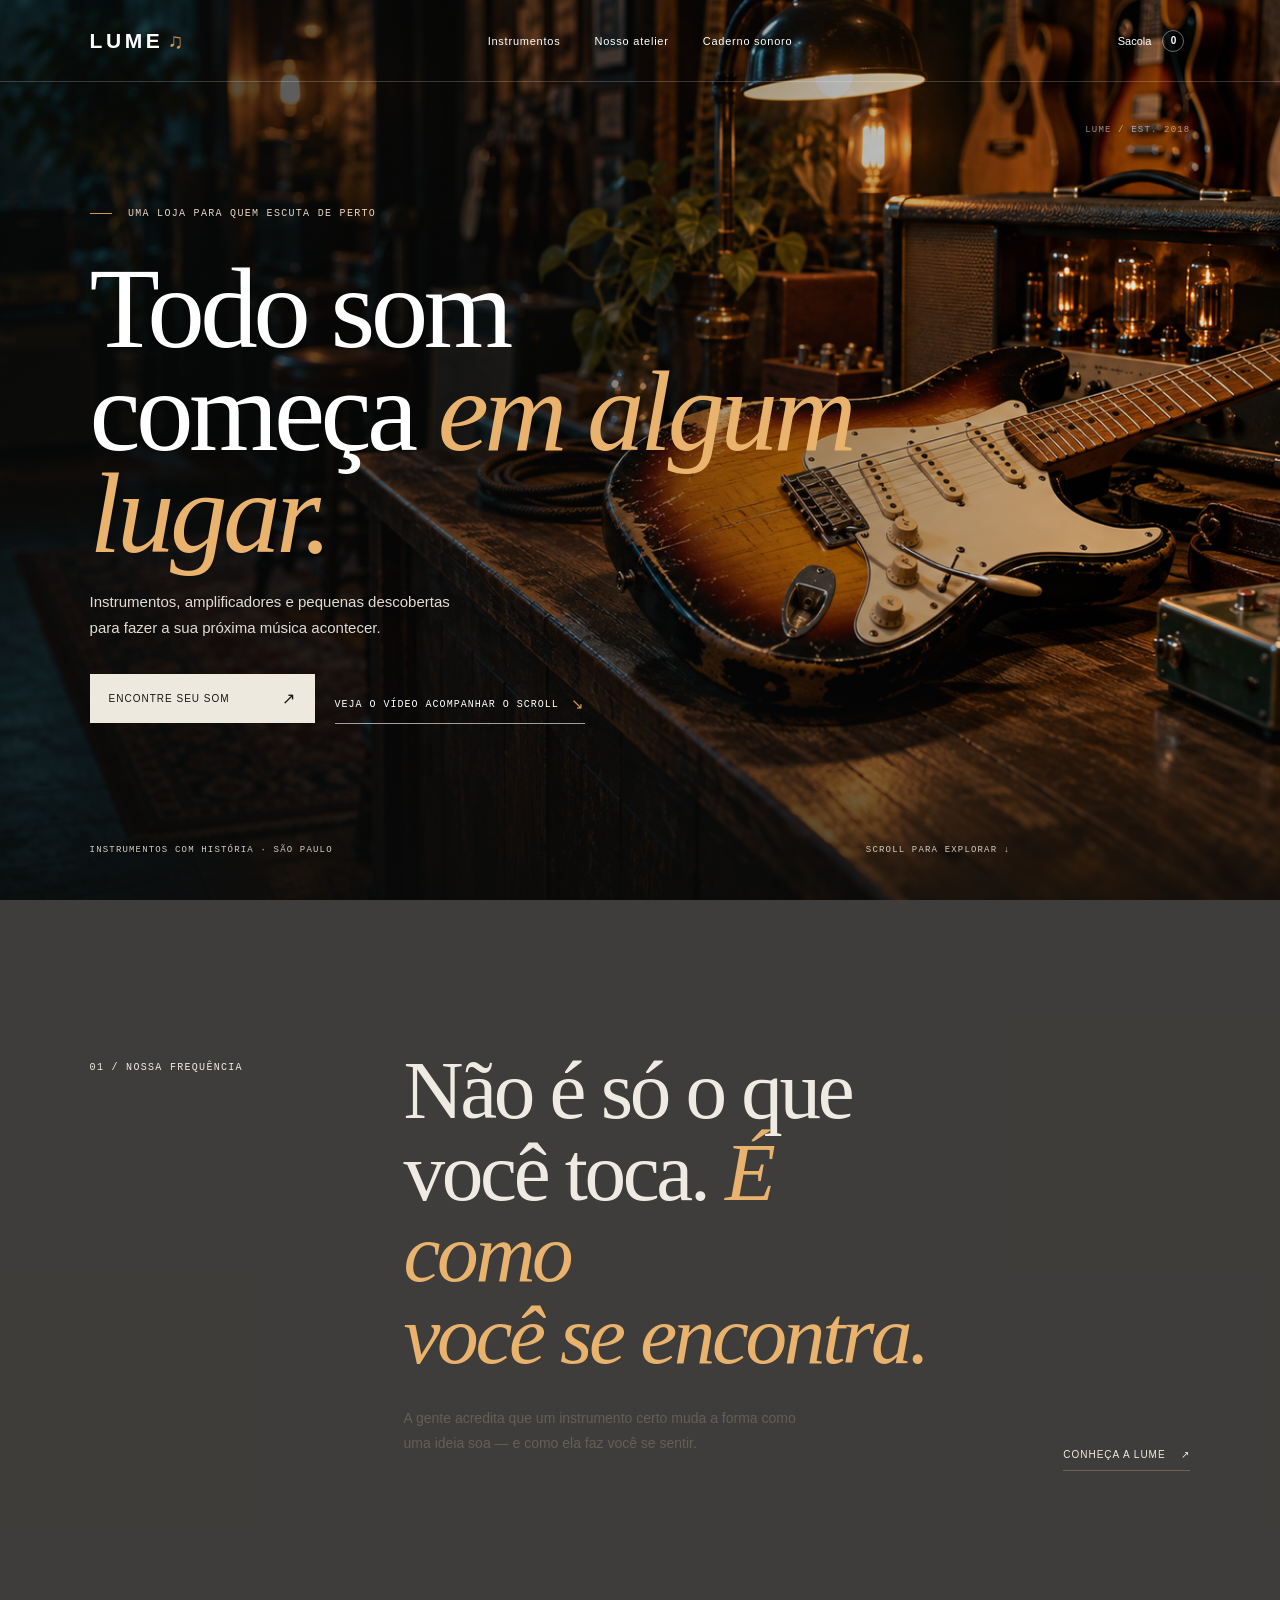
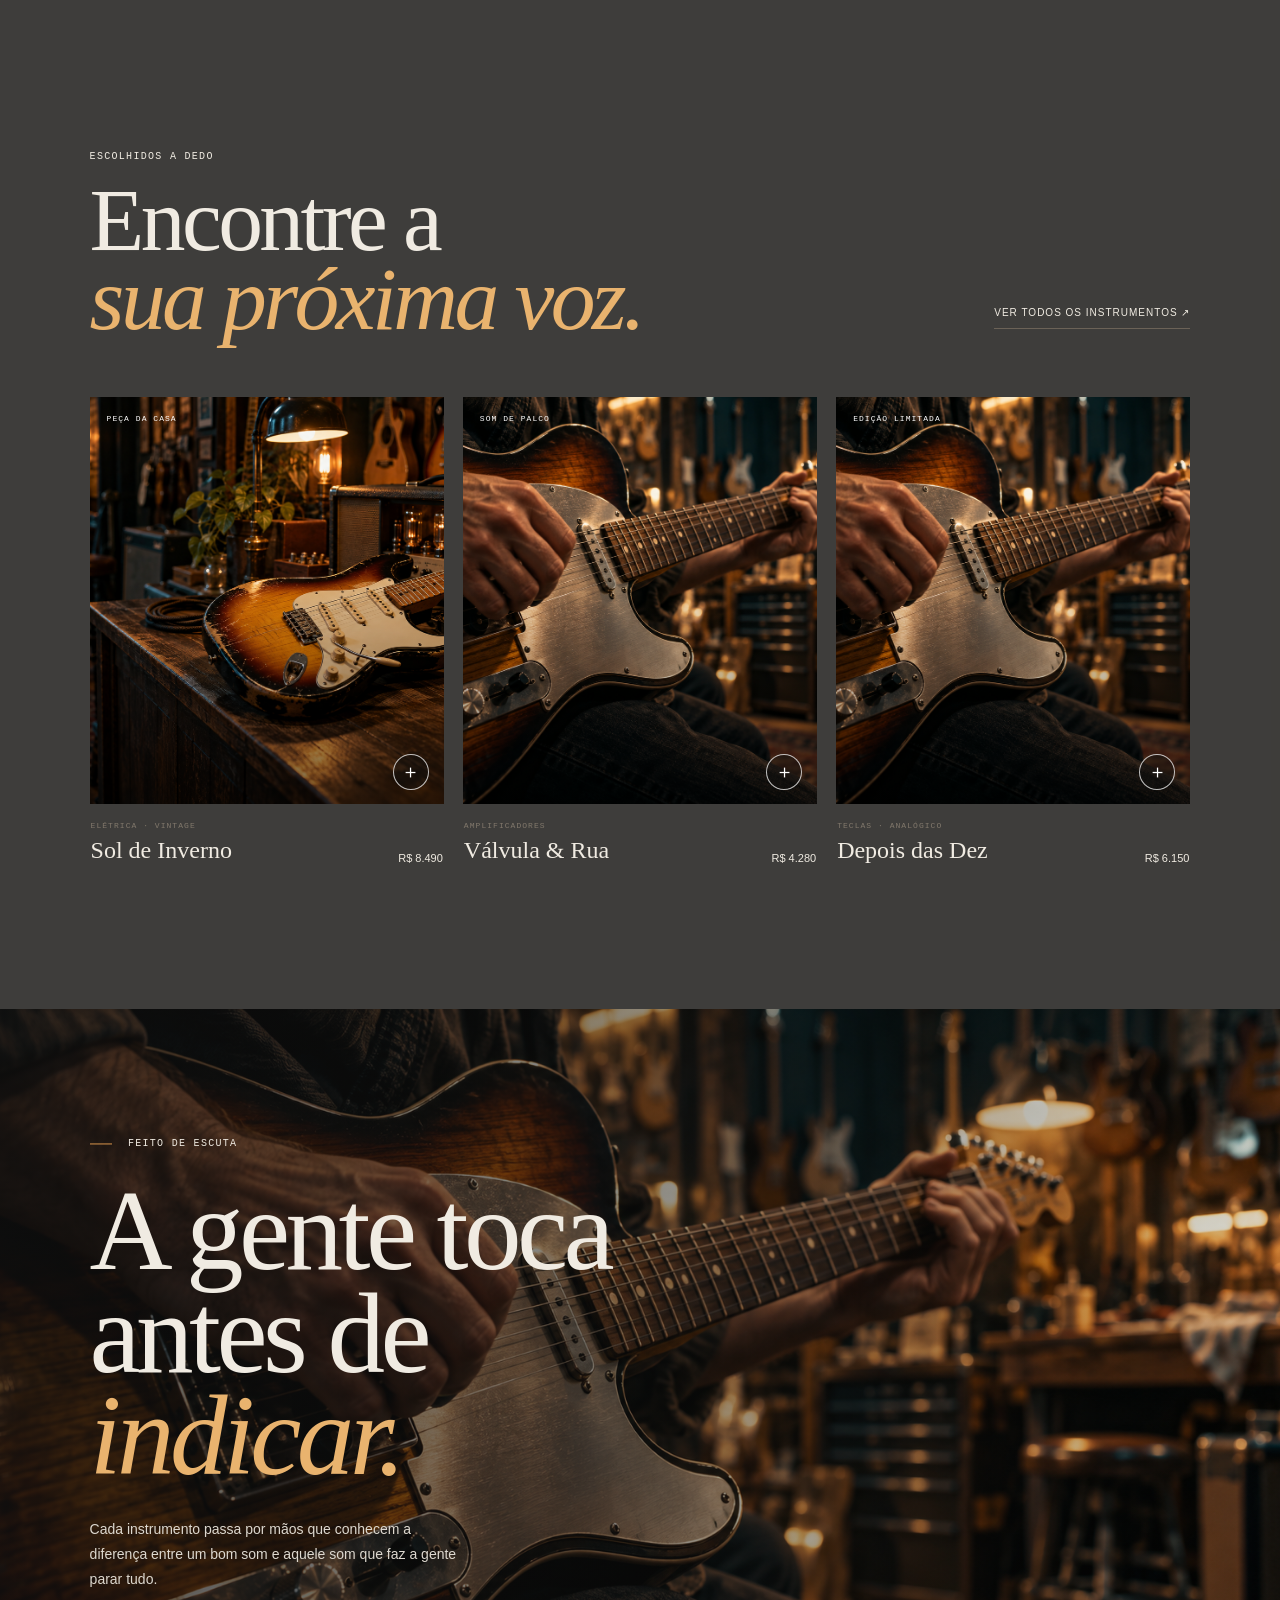
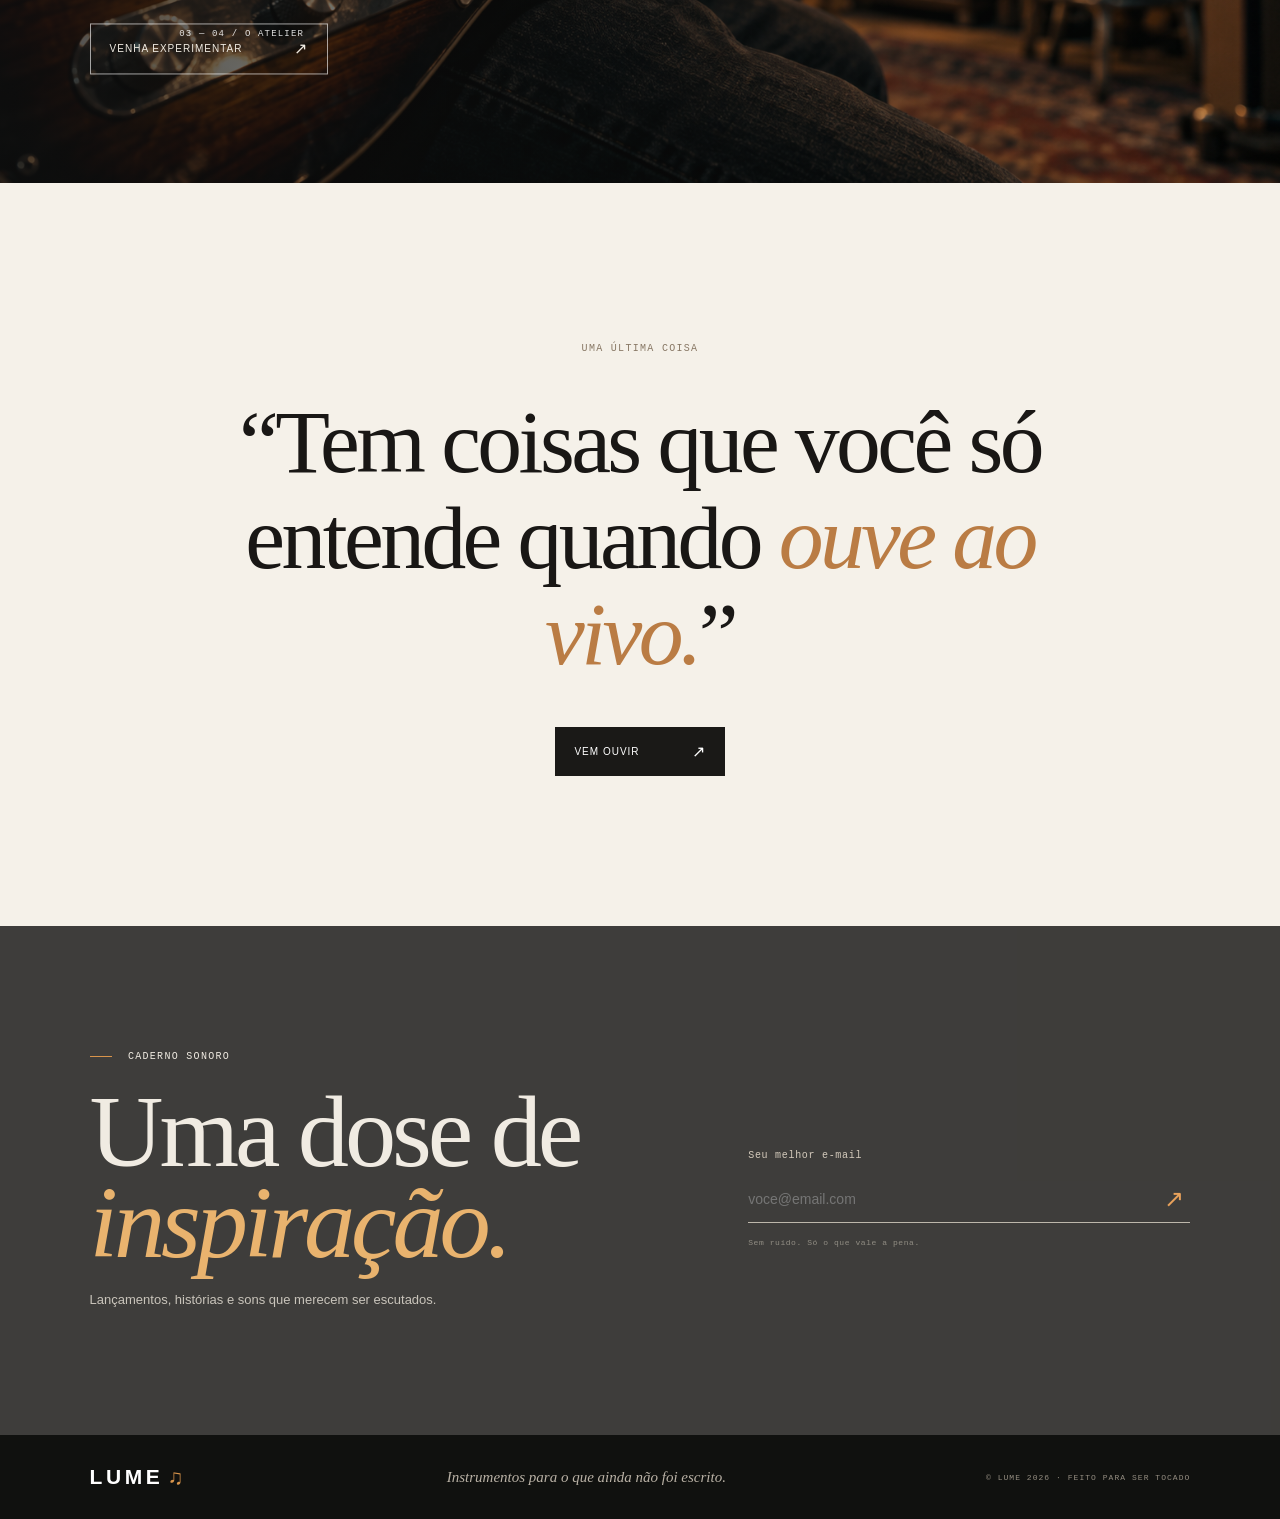
==== index.html @ 41ac53ac "Add lume-music video scroll prototype" ====
<!doctype html>
<html lang="pt-BR">
<head>
  <meta charset="utf-8" />
  <meta name="viewport" content="width=device-width, initial-scale=1" />
  <meta name="theme-color" content="#11100f" />
  <meta name="description" content="Lume — instrumentos escolhidos para acompanhar sua próxima ideia." />
  <title>Lume — instrumentos que acendem ideias</title>
  
  
  <link  rel="stylesheet" />
  <link rel="stylesheet" href="styles.css" />
</head>
<body>
  <header class="topbar"><a class="brand" href="#top">LUME<span>♫</span></a><nav><a href="#instrumentos">Instrumentos</a><a href="#atelier">Nosso atelier</a><a href="#newsletter">Caderno sonoro</a></nav><button class="bag" aria-label="Sacola de compras">Sacola <b>0</b></button></header>
  <main id="top">
    <section class="hero fixed-mode" id="hero">
      <div class="hero-media" aria-hidden="true">
        <div class="media-scene scene-one"></div>
        <div class="media-grain"></div><div class="media-shade"></div>
      </div>
      <div class="hero-inner"><p class="eyebrow"><i></i> Uma loja para quem escuta de perto</p><h1>Todo som<br />começa <em>em algum lugar.</em></h1><p class="hero-intro">Instrumentos, amplificadores e pequenas descobertas para fazer a sua próxima música acontecer.</p><a class="button button-light" href="#instrumentos">Encontre seu som <span>↗</span></a><a class="video-mode-link" href="scroll.html">Veja o vídeo acompanhar o scroll <span>↘</span></a>
        <div class="hero-bottom"><span>INSTRUMENTOS COM HISTÓRIA · SÃO PAULO</span><span>SCROLL PARA EXPLORAR ↓</span></div>
      </div><span class="visual-tag">LUME / EST. 2018</span>
    </section>
    <section class="manifesto paper fixed-copy" data-chapter="01"><div class="section-no">01 / NOSSA FREQUÊNCIA</div><div><h2>Não é só o que<br />você toca. <em>É como<br />você se encontra.</em></h2><p>A gente acredita que um instrumento certo muda a forma como uma ideia soa — e como ela faz você se sentir.</p></div><a class="text-link" href="#atelier">Conheça a Lume <span>↗</span></a></section>
    <section class="catalog paper fixed-copy" id="instrumentos" data-chapter="02"><div class="catalog-head"><div><p class="eyebrow dark">ESCOLHIDOS A DEDO</p><h2>Encontre a<br /><em>sua próxima voz.</em></h2></div><a class="text-link" href="#newsletter">Ver todos os instrumentos ↗</a></div><div class="product-grid">
      <article class="product"><div class="product-img product-guitar"><img src="hero-still.png" alt="Guitarra elétrica em destaque na loja Lume" /><span class="chip">PEÇA DA CASA</span><button class="add" aria-label="Adicionar guitarra à sacola">＋</button></div><div class="product-meta"><div><p>ELÉTRICA · VINTAGE</p><h3>Sol de Inverno</h3></div><span>R$ 8.490</span></div></article>
      <article class="product"><div class="product-img product-stage"><img src="stage-detail.png" alt="Instrumentos preparados para uma apresentação" /><span class="chip">SOM DE PALCO</span><button class="add" aria-label="Adicionar amplificador à sacola">＋</button></div><div class="product-meta"><div><p>AMPLIFICADORES</p><h3>Válvula &amp; Rua</h3></div><span>R$ 4.280</span></div></article>
      <article class="product"><div class="product-img product-studio"><img src="studio-still.png" alt="Estúdio intimista com instrumentos Lume" /><span class="chip">EDIÇÃO LIMITADA</span><button class="add" aria-label="Adicionar sintetizador à sacola">＋</button></div><div class="product-meta"><div><p>TECLAS · ANALÓGICO</p><h3>Depois das Dez</h3></div><span>R$ 6.150</span></div></article>
    </div></section>
    <section class="story fixed-copy" id="atelier" data-chapter="03"><div class="story-image"></div><div class="story-copy"><p class="eyebrow"><i></i> FEITO DE ESCUTA</p><h2>A gente toca<br />antes de <em>indicar.</em></h2><p>Cada instrumento passa por mãos que conhecem a diferença entre um bom som e aquele som que faz a gente parar tudo.</p><a class="button button-outline" href="#newsletter">Venha experimentar <span>↗</span></a><span class="story-count">03 — 04 / O ATELIER</span></div></section>
    <section class="quote paper"><p class="eyebrow dark">UMA ÚLTIMA COISA</p><blockquote>“Tem coisas que você só entende quando <em>ouve ao vivo.</em>”</blockquote><a class="button button-dark" href="#instrumentos">Vem ouvir <span>↗</span></a></section>
    <section class="newsletter fixed-copy" id="newsletter" data-chapter="04"><div><p class="eyebrow"><i></i> CADERNO SONORO</p><h2>Uma dose de<br /><em>inspiração.</em></h2><p>Lançamentos, histórias e sons que merecem ser escutados.</p></div><form><label for="email">Seu melhor e-mail</label><div class="email-row"><input type="email" id="email" placeholder="voce@email.com" required /><button aria-label="Assinar newsletter">↗</button></div><small>Sem ruído. Só o que vale a pena.</small></form></section>
  </main>
  <footer><a class="brand" href="#top">LUME<span>♫</span></a><span>Instrumentos para o que ainda não foi escrito.</span><span>© LUME 2026 · FEITO PARA SER TOCADO</span></footer>
  <script src="app.js"></script>
</body></html>
---- styles.css ----
:root{--ink:#191715;--cream:#eee9df;--paper:#f5f1e9;--muted:#a49a8c;--amber:#d8944b;--teal:#2a5356;--gutter:clamp(22px,7vw,108px)}*{box-sizing:border-box}html{scroll-behavior:smooth}body{margin:0;background:var(--paper);color:var(--ink);font-family:'DM Sans',sans-serif}a{color:inherit;text-decoration:none}.topbar{height:82px;padding:0 var(--gutter);display:grid;grid-template-columns:1fr 1fr 1fr;align-items:center;position:absolute;z-index:10;top:0;left:0;right:0;color:#fff;border-bottom:1px solid #ffffff32}.brand{font-size:21px;letter-spacing:.17em;font-weight:600}.brand span{color:var(--amber);margin-left:4px}.topbar nav{display:flex;gap:34px;justify-content:center;font-size:11px;letter-spacing:.07em}.bag{justify-self:end;background:none;border:0;color:#fff;font:inherit;font-size:11px}.bag b{display:inline-grid;place-items:center;border:1px solid #ffffff66;border-radius:50%;width:22px;height:22px;margin-left:8px;font-size:10px}.hero{height:100svh;min-height:680px;position:relative;overflow:hidden;background:#151514;color:#fff}.hero-media,.media-scene,.media-shade,.media-grain{position:absolute;inset:0}.media-scene{background-position:center;background-size:cover;transform:scale(1.035)}.scene-one{background-image:url("hero-still.png")}.media-shade{background:linear-gradient(90deg,#080a0ac9 0%,#0a0a0a88 40%,#0a0a0a18 85%),linear-gradient(0deg,#090b0bb0,transparent 30%)}.media-grain{opacity:.1;background-image:url("data:image/svg+xml,%3Csvg viewBox='0 0 180 180' xmlns='http://www.w3.org/2000/svg'%3E%3Cfilter id='n'%3E%3CfeTurbulence type='fractalNoise' baseFrequency='.92' numOctaves='3' stitchTiles='stitch'/%3E%3C/filter%3E%3Crect width='100%25' height='100%25' filter='url(%23n)' opacity='.26'/%3E%3C/svg%3E");mix-blend-mode:soft-light;pointer-events:none}.hero-inner{position:relative;z-index:2;padding:clamp(150px,22vh,220px) var(--gutter) 0;max-width:1100px}.eyebrow,.section-no,.chip,.product-meta>div>p,.hero-bottom,.visual-tag,.story-count,footer>span:last-child{font:10px 'DM Mono',monospace;letter-spacing:.13em;text-transform:uppercase}.eyebrow{color:#e5d4bf}.eyebrow i{display:inline-block;width:22px;height:1px;background:var(--amber);vertical-align:middle;margin-right:9px}.hero h1,.catalog h2,.story h2,.newsletter h2{font-family:'Playfair Display',serif;font-size:clamp(64px,9vw,132px);font-weight:500;line-height:.89;letter-spacing:-.04em;margin:38px 0 24px}.hero h1 em,.catalog h2 em,.story h2 em,.newsletter h2 em,blockquote em{color:#e9b36e;font-weight:500}.hero-intro{max-width:380px;color:#e0dcd5;font-size:15px;line-height:1.75;margin:0 0 30px}.button{display:inline-flex;align-items:center;gap:52px;padding:15px 19px;text-transform:uppercase;letter-spacing:.1em;font-size:10px;min-height:48px}.button-light{background:var(--cream);color:#171613}.button-light span,.button-outline span,.button-dark span{font-size:16px}.hero-bottom{position:absolute;top:calc(100svh - 55px);left:var(--gutter);right:var(--gutter);display:flex;justify-content:space-between;color:#d2ccc2;font-size:9px}.visual-tag{position:absolute;right:var(--gutter);top:125px;z-index:2;color:#fff8;font-size:9px}.paper{background:var(--paper)}.manifesto{padding:150px var(--gutter);display:grid;grid-template-columns:1fr 2.1fr .7fr;gap:4vw;align-items:start}.section-no{padding-top:12px;color:#827a70}.manifesto h2{font:500 clamp(43px,6.5vw,92px)/.98 'Playfair Display',serif;letter-spacing:-.04em;margin:0}.manifesto h2 em{color:#bb7940;font-weight:500}.manifesto div:nth-child(2)>p{max-width:400px;font-size:14px;line-height:1.8;color:#635e57;margin-top:30px}.text-link{align-self:end;justify-self:end;border-bottom:1px solid #6b6257;padding:10px 0;font-size:10px;text-transform:uppercase;letter-spacing:.1em;white-space:nowrap}.text-link span{margin-left:12px}.catalog{padding:120px var(--gutter) 145px}.catalog-head{display:flex;align-items:end;justify-content:space-between;margin-bottom:58px}.eyebrow.dark{color:#887865}.catalog h2{font-size:clamp(54px,7vw,98px);margin:18px 0 0}.catalog h2 em{color:#ba7c44}.catalog-head>.text-link{margin-bottom:10px}.product-grid{display:grid;grid-template-columns:repeat(3,1fr);gap:19px}.product-img{position:relative;aspect-ratio:4/4.6;overflow:hidden;background:#252320}.product-img:after{content:'';position:absolute;inset:45% 0 0;background:linear-gradient(transparent,#0008);pointer-events:none}.product-img img{width:100%;height:100%;object-fit:cover;transition:transform .8s}.product:hover img{transform:scale(1.045)}.product-guitar img{object-position:63% center}.product-stage img{object-position:50% center}.product-studio img{object-position:center}.chip{position:absolute;top:17px;left:17px;z-index:1;color:#fff;font-size:8px}.add{position:absolute;z-index:2;right:15px;bottom:14px;border:1px solid #ffffffbb;color:white;background:#1117;border-radius:50%;width:36px;height:36px;font-size:19px}.product-meta{display:flex;justify-content:space-between;align-items:end;padding:17px 1px 0}.product-meta>div>p{font-size:8px;color:#81786c;margin:0 0 7px}.product-meta h3{font:500 24px 'Playfair Display',serif;margin:0}.product-meta>span{font-size:11px}.story{min-height:690px;height:86vh;max-height:900px;position:relative;background:#101110;color:#fff;overflow:hidden}.story-image{position:absolute;inset:0;background-image:linear-gradient(90deg,#111b 0%,#1117 50%,#1112 100%),url('studio-still.png');background-position:center;background-size:cover}.story-copy{position:absolute;left:var(--gutter);top:50%;transform:translateY(-50%);max-width:650px}.story h2{font-size:clamp(68px,9vw,124px);margin:30px 0}.story-copy>p:not(.eyebrow){max-width:370px;color:#ddd8cf;font-size:14px;line-height:1.8;margin:0 0 30px}.button-outline{border:1px solid #ffffff9c}.story-count{position:absolute;left:var(--gutter);bottom:35px;color:#fffd;font-size:9px}.quote{text-align:center;padding:150px 20px}.quote blockquote{font:500 clamp(44px,7vw,92px)/1.07 'Playfair Display',serif;letter-spacing:-.04em;max-width:950px;margin:40px auto 45px}.quote blockquote em{color:#ba7c44}.button-dark{background:#1a1917;color:#fff}.newsletter{background:#171816;color:#fff;padding:115px var(--gutter);display:grid;grid-template-columns:1.2fr 1fr;gap:10vw;align-items:center}.newsletter h2{font-size:clamp(60px,8vw,110px);margin:24px 0}.newsletter h2 em{color:#e2a25d}.newsletter>div>p:last-child{color:#c9c4bb;font-size:13px}.newsletter form{padding-top:35px}.newsletter label,.newsletter small{display:block;font:10px 'DM Mono',monospace;letter-spacing:.07em;color:#d5cbbd}.email-row{display:flex;border-bottom:1px solid #bdb7ab;margin:15px 0}.email-row input{width:100%;background:none;border:0;padding:15px 0;color:white;font:14px 'DM Sans',sans-serif;outline:none}.email-row button{background:none;border:0;color:#e8a25b;font-size:24px}.newsletter small{font-size:8px;color:#918d84}footer{background:#10110f;color:#fff;padding:30px var(--gutter);display:flex;justify-content:space-between;align-items:center}footer>span:nth-child(2){font:italic 15px 'Playfair Display',serif;color:#b9b1a5}footer>span:last-child{font-size:8px;color:#958e82}@media(max-width:800px){.topbar{height:68px;grid-template-columns:1fr auto}.topbar nav{display:none}.hero{min-height:660px}.hero-inner{padding-top:185px}.hero h1{font-size:clamp(60px,12vw,94px)}.manifesto{grid-template-columns:1fr;gap:28px;padding:100px var(--gutter)}.manifesto div:nth-child(2)>p{margin-bottom:0}.manifesto .text-link{justify-self:start}.catalog{padding:90px var(--gutter)}.product-grid{grid-template-columns:1fr 1fr;gap:25px 12px}.product:last-child{grid-column:1/-1;width:calc(50% - 6px)}.product-meta h3{font-size:20px}.catalog-head{align-items:start;gap:25px}.catalog-head>.text-link{font-size:9px;margin-top:20px}.story{height:80vh;min-height:620px}.story-image{position:absolute;inset:0;background-image:linear-gradient(90deg,#111b 0%,#1117 50%,#1112 100%),url('studio-still.png');background-position:center;background-size:cover}.newsletter{grid-template-columns:1fr;gap:10px;padding:90px var(--gutter)}.newsletter form{padding-top:0}footer{gap:15px;flex-wrap:wrap}footer>span:nth-child(2){display:none}}@media(max-width:500px){:root{--gutter:22px}.hero-inner{padding-top:174px}.hero h1{font-size:59px}.hero-intro{max-width:310px;font-size:13px}.visual-tag{top:98px}.hero-bottom{font-size:7px;letter-spacing:.06em}.manifesto h2{font-size:49px}.catalog-head{display:block}.catalog-head>.text-link{display:inline-block;margin-top:25px}.product-grid{grid-template-columns:1fr}.product:last-child{grid-column:auto;width:100%}.product-img{aspect-ratio:4/4.5}.story-copy{right:var(--gutter)}.story h2{font-size:66px}.quote{padding:110px 22px}.quote blockquote{font-size:45px}.newsletter h2{font-size:68px}footer{font-size:11px}}@media(prefers-reduced-motion:reduce){html{scroll-behavior:auto}*,*::before,*::after{animation-duration:.01ms!important;animation-iteration-count:1!important;scroll-behavior:auto!important;transition-duration:.01ms!important}}
.sticky-backdrop{position:fixed;inset:0;z-index:-1;background:#151613 url("hero-still.png") center/cover no-repeat;filter:brightness(.32);pointer-events:none}.sticky-backdrop:after{content:"";position:absolute;inset:0;background:#10110f80}.fixed-copy{position:relative;background:#11110fcc!important;color:#f0ebe2!important}.fixed-copy>*{position:relative;z-index:1}.fixed-copy h2,.fixed-copy p,.fixed-copy a,.fixed-copy .section-no,.fixed-copy .eyebrow{color:#f0ebe2}.fixed-copy h2 em{color:#e9b36e}.story.fixed-copy .story-image{position:absolute;inset:0;background-image:linear-gradient(90deg,#111b 0%,#1117 50%,#1112 100%),url('studio-still.png');background-position:center;background-size:cover}.newsletter.fixed-copy{display:grid}.sticky-backdrop[data-chapter="02"]{filter:brightness(.25) hue-rotate(-14deg)}.sticky-backdrop[data-chapter="03"]{filter:brightness(.29) sepia(.18)}.sticky-backdrop[data-chapter="04"]{filter:brightness(.22)}
.sticky-backdrop{z-index:0!important;overflow:hidden;background:#111 url("hero-still.png") center/cover no-repeat;filter:none!important}.sticky-backdrop .site-background-video{position:absolute;inset:0;width:100%;height:100%;object-fit:cover;filter:brightness(.44)}.sticky-backdrop:after{background:linear-gradient(90deg,#080a0ac9 0%,#0a0a0a88 40%,#0a0a0a18 85%),linear-gradient(0deg,#090b0bb0,transparent 30%)!important;pointer-events:none}main{position:relative;z-index:1}.hero{background:transparent!important}.hero-media{display:none}footer{position:relative;z-index:1}
.video-mode-link{display:inline-flex;align-items:center;gap:12px;margin:15px 0 0 20px;padding:9px 0;border-bottom:1px solid #ffffff9c;color:#fff!important;font:10px 'DM Mono',monospace;letter-spacing:.1em;text-transform:uppercase;vertical-align:middle}.video-mode-link span{color:var(--amber);font-size:15px}@media(max-width:500px){.video-mode-link{margin:15px 0 0}}
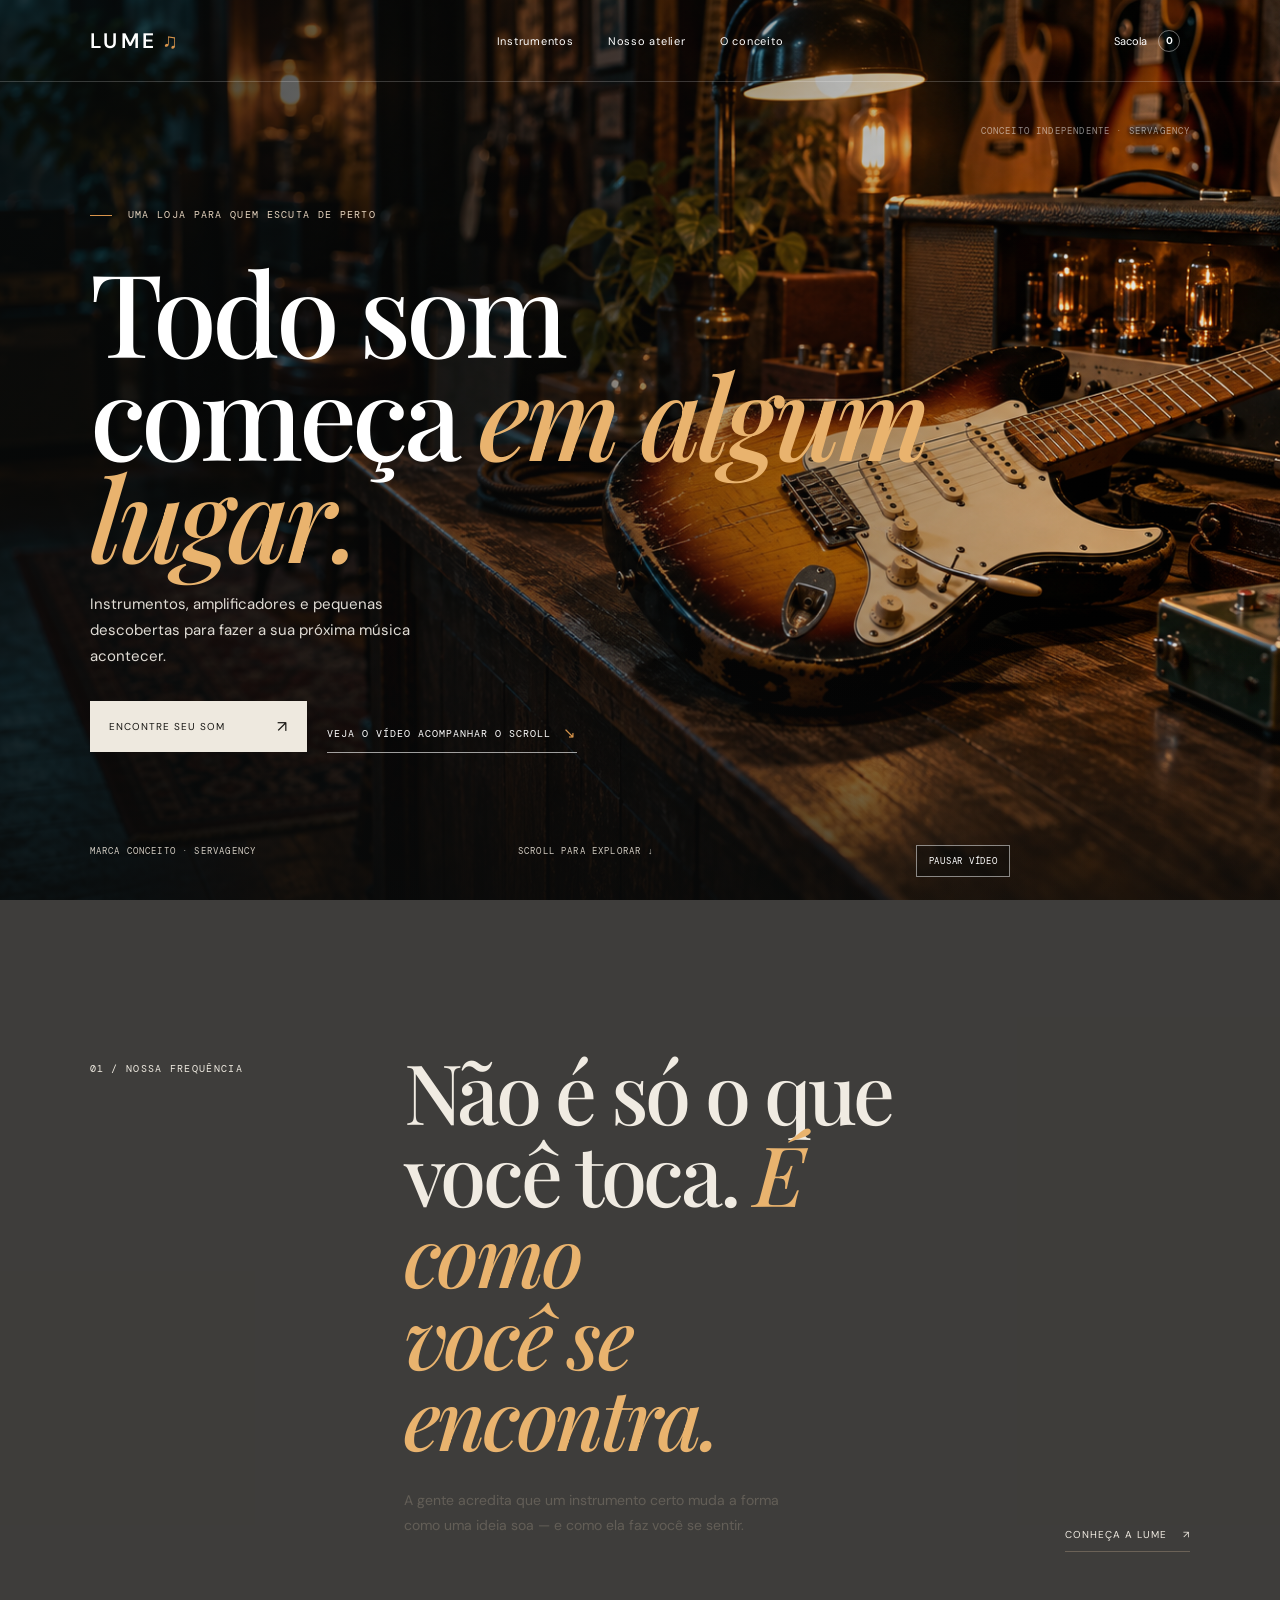
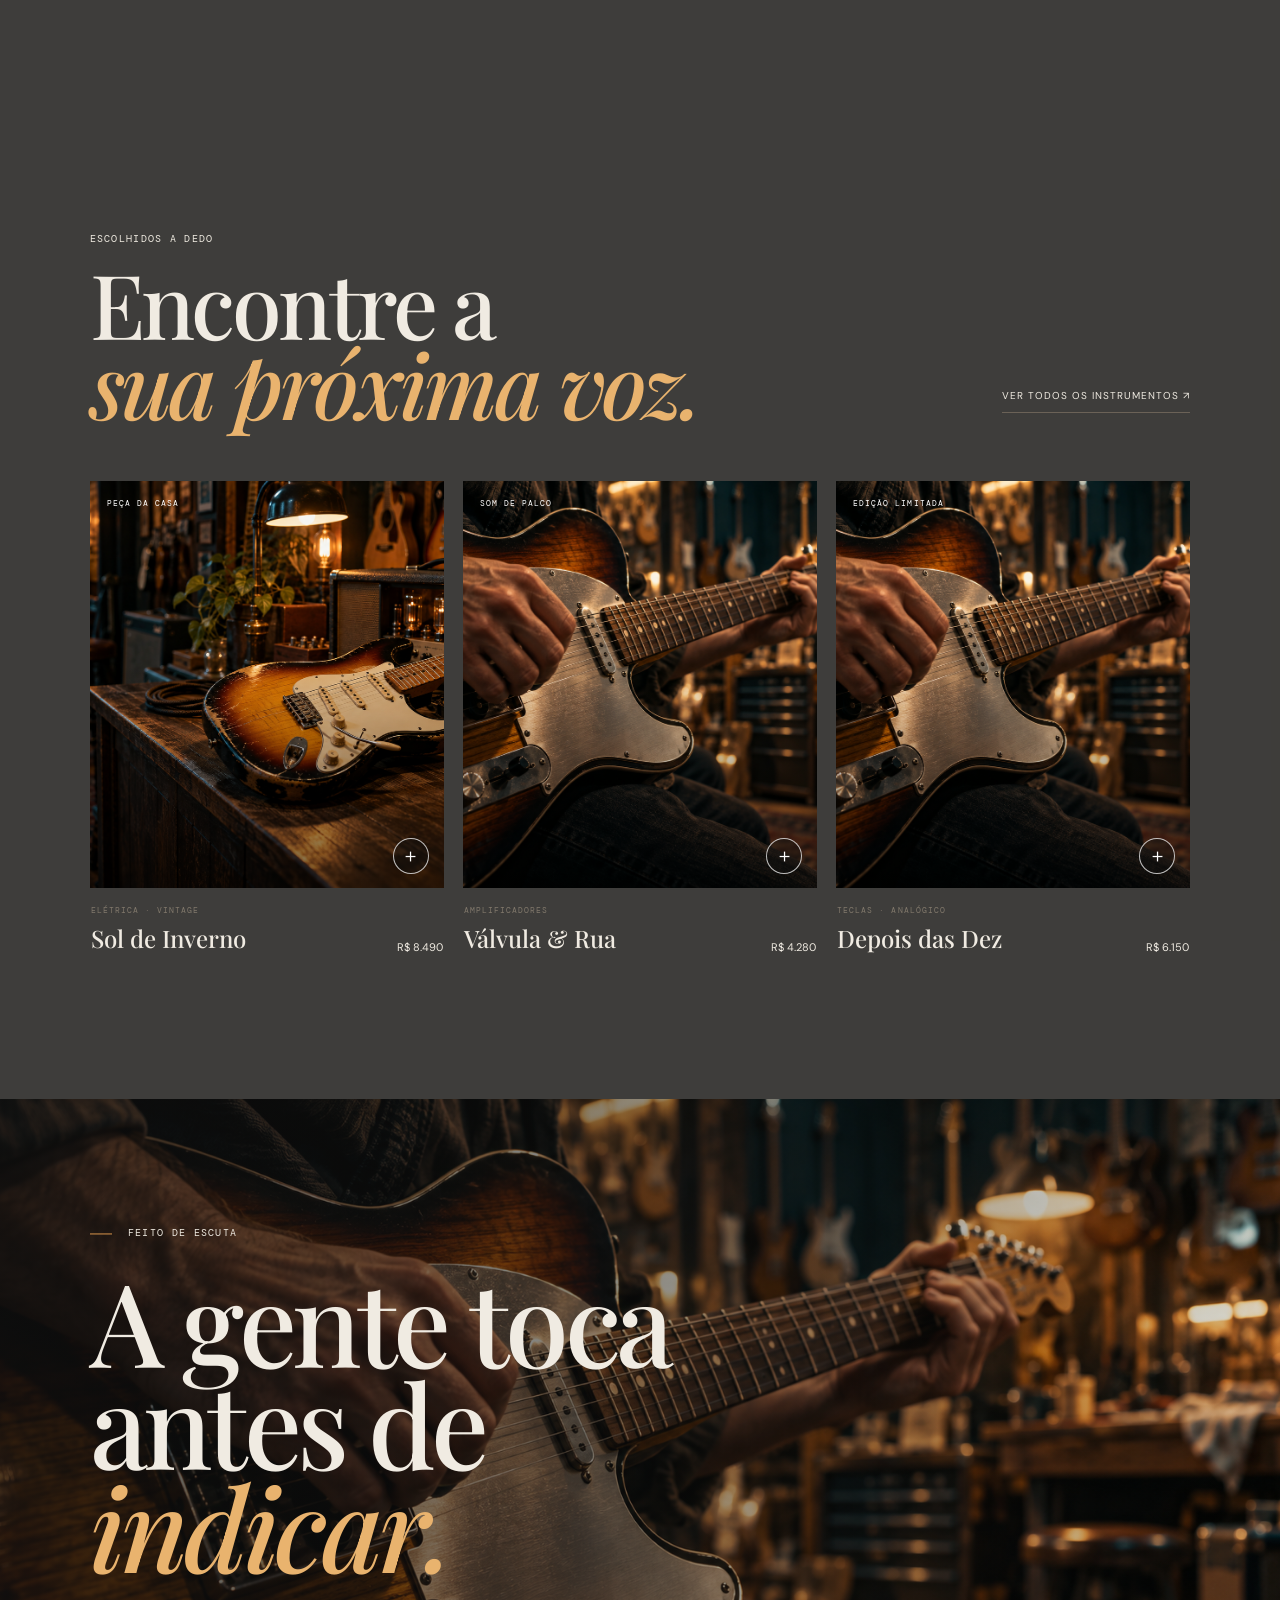
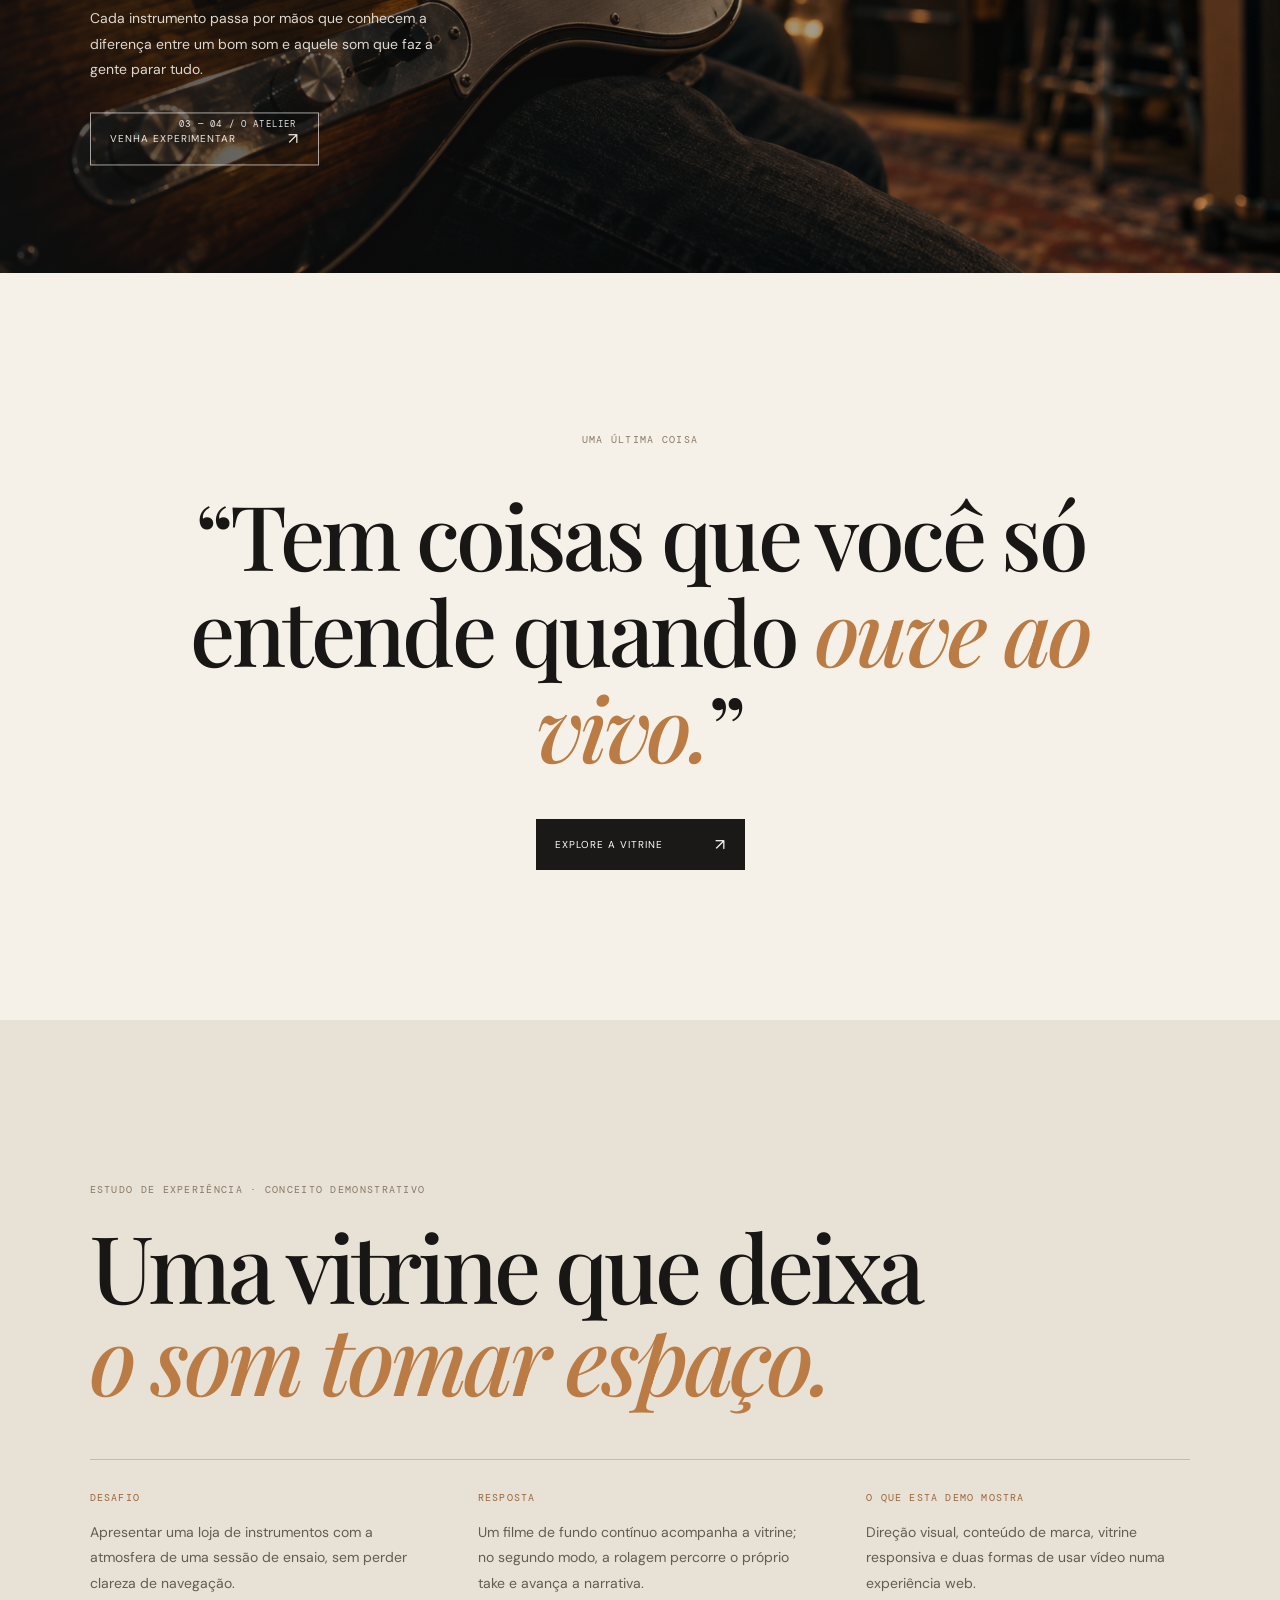
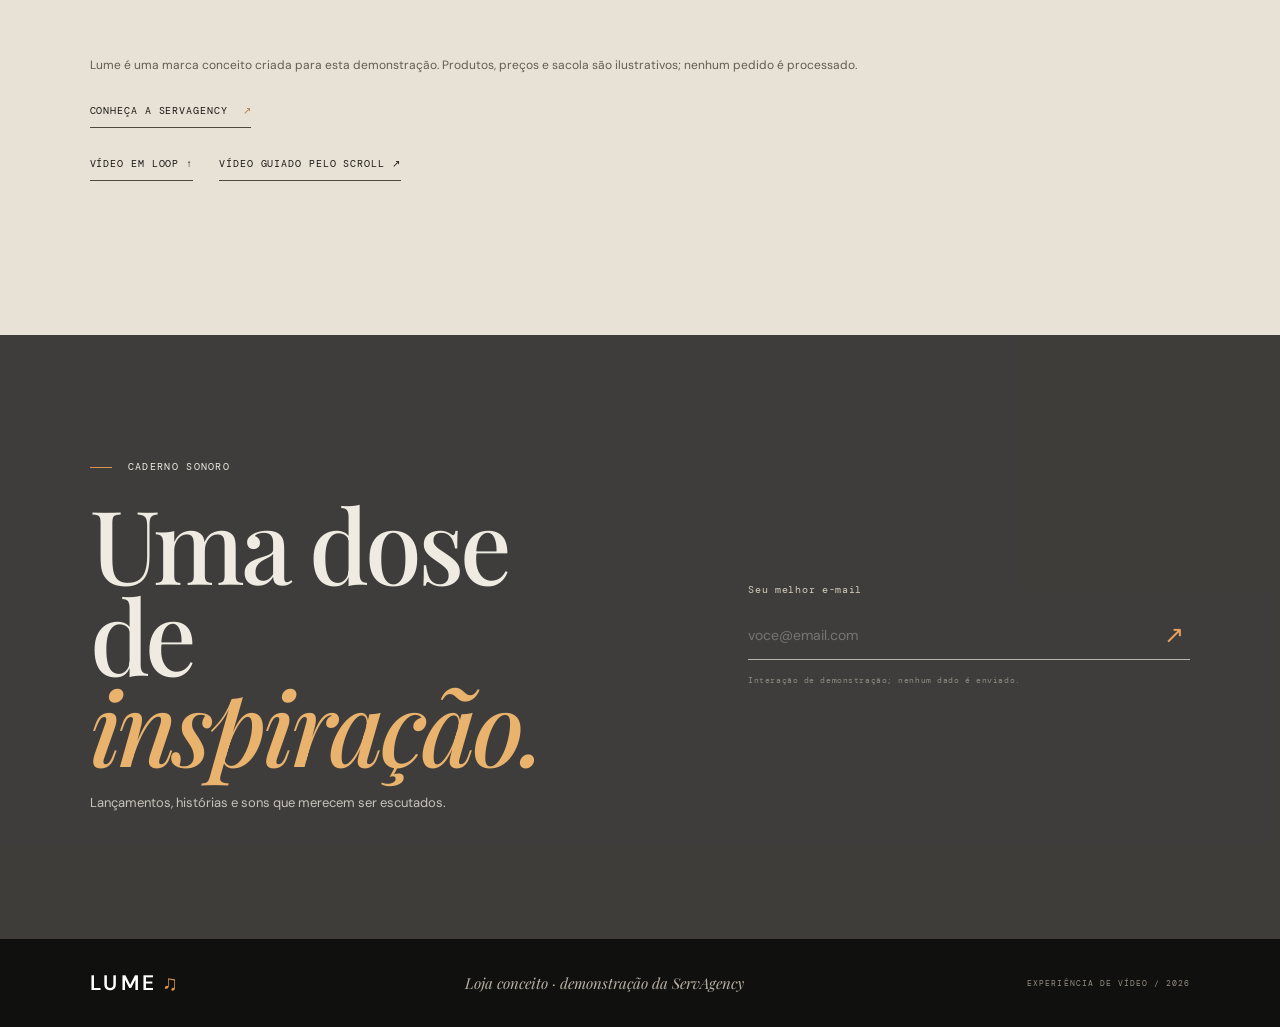
==== commit 9039bee1: "Polish Lume video experience case" ====
--- a/index.html
+++ b/index.html
@@ -6,13 +6,13 @@
   <meta name="theme-color" content="#11100f" />
   <meta name="description" content="Lume — instrumentos escolhidos para acompanhar sua próxima ideia." />
   <title>Lume — instrumentos que acendem ideias</title>
-  
-  
-  <link  rel="stylesheet" />
+  <link rel="preconnect" href="https://fonts.googleapis.com" />
+  <link rel="preconnect" href="https://fonts.gstatic.com" crossorigin />
+  <link rel="stylesheet" href="https://fonts.googleapis.com/css2?family=DM+Mono:wght@400;500&family=DM+Sans:wght@400;500;600&family=Playfair+Display:ital,wght@0,500;1,500&display=swap" />
   <link rel="stylesheet" href="styles.css" />
 </head>
 <body>
-  <header class="topbar"><a class="brand" href="#top">LUME<span>♫</span></a><nav><a href="#instrumentos">Instrumentos</a><a href="#atelier">Nosso atelier</a><a href="#newsletter">Caderno sonoro</a></nav><button class="bag" aria-label="Sacola de compras">Sacola <b>0</b></button></header>
+  <header class="topbar"><a class="brand" href="#top">LUME<span>♫</span></a><nav id="primary-nav" aria-label="Navegação principal"><a href="#instrumentos">Instrumentos</a><a href="#atelier">Nosso atelier</a><a href="#case">O conceito</a></nav><div class="header-actions"><button class="bag" aria-label="Abrir sacola demonstrativa" aria-expanded="false" aria-controls="demo-cart">Sacola <b aria-live="polite">0</b></button><button class="menu-toggle" aria-expanded="false" aria-controls="primary-nav" aria-label="Abrir navegação">Menu</button></div></header>
   <main id="top">
     <section class="hero fixed-mode" id="hero">
       <div class="hero-media" aria-hidden="true">
@@ -20,19 +20,21 @@
         <div class="media-grain"></div><div class="media-shade"></div>
       </div>
       <div class="hero-inner"><p class="eyebrow"><i></i> Uma loja para quem escuta de perto</p><h1>Todo som<br />começa <em>em algum lugar.</em></h1><p class="hero-intro">Instrumentos, amplificadores e pequenas descobertas para fazer a sua próxima música acontecer.</p><a class="button button-light" href="#instrumentos">Encontre seu som <span>↗</span></a><a class="video-mode-link" href="scroll.html">Veja o vídeo acompanhar o scroll <span>↘</span></a>
-        <div class="hero-bottom"><span>INSTRUMENTOS COM HISTÓRIA · SÃO PAULO</span><span>SCROLL PARA EXPLORAR ↓</span></div>
-      </div><span class="visual-tag">LUME / EST. 2018</span>
+        <div class="hero-bottom"><span>MARCA CONCEITO · SERVAGENCY</span><span>SCROLL PARA EXPLORAR ↓</span><button class="video-toggle" type="button" aria-pressed="false">Pausar vídeo</button></div>
+      </div><span class="visual-tag">CONCEITO INDEPENDENTE · SERVAGENCY</span>
     </section>
     <section class="manifesto paper fixed-copy" data-chapter="01"><div class="section-no">01 / NOSSA FREQUÊNCIA</div><div><h2>Não é só o que<br />você toca. <em>É como<br />você se encontra.</em></h2><p>A gente acredita que um instrumento certo muda a forma como uma ideia soa — e como ela faz você se sentir.</p></div><a class="text-link" href="#atelier">Conheça a Lume <span>↗</span></a></section>
     <section class="catalog paper fixed-copy" id="instrumentos" data-chapter="02"><div class="catalog-head"><div><p class="eyebrow dark">ESCOLHIDOS A DEDO</p><h2>Encontre a<br /><em>sua próxima voz.</em></h2></div><a class="text-link" href="#newsletter">Ver todos os instrumentos ↗</a></div><div class="product-grid">
-      <article class="product"><div class="product-img product-guitar"><img src="hero-still.png" alt="Guitarra elétrica em destaque na loja Lume" /><span class="chip">PEÇA DA CASA</span><button class="add" aria-label="Adicionar guitarra à sacola">＋</button></div><div class="product-meta"><div><p>ELÉTRICA · VINTAGE</p><h3>Sol de Inverno</h3></div><span>R$ 8.490</span></div></article>
-      <article class="product"><div class="product-img product-stage"><img src="stage-detail.png" alt="Instrumentos preparados para uma apresentação" /><span class="chip">SOM DE PALCO</span><button class="add" aria-label="Adicionar amplificador à sacola">＋</button></div><div class="product-meta"><div><p>AMPLIFICADORES</p><h3>Válvula &amp; Rua</h3></div><span>R$ 4.280</span></div></article>
-      <article class="product"><div class="product-img product-studio"><img src="studio-still.png" alt="Estúdio intimista com instrumentos Lume" /><span class="chip">EDIÇÃO LIMITADA</span><button class="add" aria-label="Adicionar sintetizador à sacola">＋</button></div><div class="product-meta"><div><p>TECLAS · ANALÓGICO</p><h3>Depois das Dez</h3></div><span>R$ 6.150</span></div></article>
+      <article class="product"><div class="product-img product-guitar"><img src="hero-still.png" alt="Guitarra elétrica em destaque na loja Lume" /><span class="chip">PEÇA DA CASA</span><button class="add" aria-label="Adicionar Sol de Inverno à sacola demonstrativa">＋</button></div><div class="product-meta"><div><p>ELÉTRICA · VINTAGE</p><h3>Sol de Inverno</h3></div><span>R$ 8.490</span></div></article>
+      <article class="product"><div class="product-img product-stage"><img src="stage-detail.png" alt="Instrumentos preparados para uma apresentação" loading="lazy" decoding="async" /><span class="chip">SOM DE PALCO</span><button class="add" aria-label="Adicionar Válvula e Rua à sacola demonstrativa">＋</button></div><div class="product-meta"><div><p>AMPLIFICADORES</p><h3>Válvula &amp; Rua</h3></div><span>R$ 4.280</span></div></article>
+      <article class="product"><div class="product-img product-studio"><img src="studio-still.png" alt="Estúdio intimista com instrumentos Lume" loading="lazy" decoding="async" /><span class="chip">EDIÇÃO LIMITADA</span><button class="add" aria-label="Adicionar Depois das Dez à sacola demonstrativa">＋</button></div><div class="product-meta"><div><p>TECLAS · ANALÓGICO</p><h3>Depois das Dez</h3></div><span>R$ 6.150</span></div></article>
     </div></section>
     <section class="story fixed-copy" id="atelier" data-chapter="03"><div class="story-image"></div><div class="story-copy"><p class="eyebrow"><i></i> FEITO DE ESCUTA</p><h2>A gente toca<br />antes de <em>indicar.</em></h2><p>Cada instrumento passa por mãos que conhecem a diferença entre um bom som e aquele som que faz a gente parar tudo.</p><a class="button button-outline" href="#newsletter">Venha experimentar <span>↗</span></a><span class="story-count">03 — 04 / O ATELIER</span></div></section>
-    <section class="quote paper"><p class="eyebrow dark">UMA ÚLTIMA COISA</p><blockquote>“Tem coisas que você só entende quando <em>ouve ao vivo.</em>”</blockquote><a class="button button-dark" href="#instrumentos">Vem ouvir <span>↗</span></a></section>
-    <section class="newsletter fixed-copy" id="newsletter" data-chapter="04"><div><p class="eyebrow"><i></i> CADERNO SONORO</p><h2>Uma dose de<br /><em>inspiração.</em></h2><p>Lançamentos, histórias e sons que merecem ser escutados.</p></div><form><label for="email">Seu melhor e-mail</label><div class="email-row"><input type="email" id="email" placeholder="voce@email.com" required /><button aria-label="Assinar newsletter">↗</button></div><small>Sem ruído. Só o que vale a pena.</small></form></section>
+    <section class="quote paper"><p class="eyebrow dark">UMA ÚLTIMA COISA</p><blockquote>“Tem coisas que você só entende quando <em>ouve ao vivo.</em>”</blockquote><a class="button button-dark" href="#instrumentos">Explore a vitrine <span>↗</span></a></section>
+    <section class="case-note paper" id="case"><p class="eyebrow dark">ESTUDO DE EXPERIÊNCIA · CONCEITO DEMONSTRATIVO</p><h2>Uma vitrine que deixa<br /><em>o som tomar espaço.</em></h2><div class="case-grid"><div><small>DESAFIO</small><p>Apresentar uma loja de instrumentos com a atmosfera de uma sessão de ensaio, sem perder clareza de navegação.</p></div><div><small>RESPOSTA</small><p>Um filme de fundo contínuo acompanha a vitrine; no segundo modo, a rolagem percorre o próprio take e avança a narrativa.</p></div><div><small>O QUE ESTA DEMO MOSTRA</small><p>Direção visual, conteúdo de marca, vitrine responsiva e duas formas de usar vídeo numa experiência web.</p></div></div><p class="case-disclosure">Lume é uma marca conceito criada para esta demonstração. Produtos, preços e sacola são ilustrativos; nenhum pedido é processado.</p><a class="case-link" href="https://servagency.vercel.app/">Conheça a ServAgency <span>↗</span></a><div class="case-modes"><a href="#top">Vídeo em loop ↑</a><a href="scroll.html">Vídeo guiado pelo scroll ↗</a></div></section>
+    <section class="newsletter fixed-copy" id="newsletter" data-chapter="04"><div><p class="eyebrow"><i></i> CADERNO SONORO</p><h2>Uma dose de<br /><em>inspiração.</em></h2><p>Lançamentos, histórias e sons que merecem ser escutados.</p></div><form><label for="email">Seu melhor e-mail</label><div class="email-row"><input type="email" id="email" placeholder="voce@email.com" required /><button aria-label="Testar inscrição demonstrativa">↗</button></div><small>Interação de demonstração; nenhum dado é enviado.</small><p class="form-status" role="status" aria-live="polite"></p></form></section>
   </main>
-  <footer><a class="brand" href="#top">LUME<span>♫</span></a><span>Instrumentos para o que ainda não foi escrito.</span><span>© LUME 2026 · FEITO PARA SER TOCADO</span></footer>
+  <aside class="demo-cart" id="demo-cart" role="dialog" aria-labelledby="cart-title" aria-describedby="cart-note" hidden><div class="cart-heading"><h2 id="cart-title">Sua sacola</h2><button class="cart-close" aria-label="Fechar sacola">Fechar ×</button></div><p class="cart-count" aria-live="polite">Ainda vazia.</p><p id="cart-note">Esta é uma sacola demonstrativa. Nenhuma compra ou cobrança acontece.</p><a href="#instrumentos" class="button button-dark cart-return">Continuar explorando <span>↗</span></a></aside>
+  <footer><a class="brand" href="#top">LUME<span>♫</span></a><span>Loja conceito · demonstração da ServAgency</span><span>EXPERIÊNCIA DE VÍDEO / 2026</span></footer>
   <script src="app.js"></script>
 </body></html>
--- a/styles.css
+++ b/styles.css
@@ -2,3 +2,7 @@
 .sticky-backdrop{position:fixed;inset:0;z-index:-1;background:#151613 url("hero-still.png") center/cover no-repeat;filter:brightness(.32);pointer-events:none}.sticky-backdrop:after{content:"";position:absolute;inset:0;background:#10110f80}.fixed-copy{position:relative;background:#11110fcc!important;color:#f0ebe2!important}.fixed-copy>*{position:relative;z-index:1}.fixed-copy h2,.fixed-copy p,.fixed-copy a,.fixed-copy .section-no,.fixed-copy .eyebrow{color:#f0ebe2}.fixed-copy h2 em{color:#e9b36e}.story.fixed-copy .story-image{position:absolute;inset:0;background-image:linear-gradient(90deg,#111b 0%,#1117 50%,#1112 100%),url('studio-still.png');background-position:center;background-size:cover}.newsletter.fixed-copy{display:grid}.sticky-backdrop[data-chapter="02"]{filter:brightness(.25) hue-rotate(-14deg)}.sticky-backdrop[data-chapter="03"]{filter:brightness(.29) sepia(.18)}.sticky-backdrop[data-chapter="04"]{filter:brightness(.22)}
 .sticky-backdrop{z-index:0!important;overflow:hidden;background:#111 url("hero-still.png") center/cover no-repeat;filter:none!important}.sticky-backdrop .site-background-video{position:absolute;inset:0;width:100%;height:100%;object-fit:cover;filter:brightness(.44)}.sticky-backdrop:after{background:linear-gradient(90deg,#080a0ac9 0%,#0a0a0a88 40%,#0a0a0a18 85%),linear-gradient(0deg,#090b0bb0,transparent 30%)!important;pointer-events:none}main{position:relative;z-index:1}.hero{background:transparent!important}.hero-media{display:none}footer{position:relative;z-index:1}
 .video-mode-link{display:inline-flex;align-items:center;gap:12px;margin:15px 0 0 20px;padding:9px 0;border-bottom:1px solid #ffffff9c;color:#fff!important;font:10px 'DM Mono',monospace;letter-spacing:.1em;text-transform:uppercase;vertical-align:middle}.video-mode-link span{color:var(--amber);font-size:15px}@media(max-width:500px){.video-mode-link{margin:15px 0 0}}
+.topbar{grid-template-columns:1fr auto 1fr}.header-actions{justify-self:end;display:flex;align-items:center;gap:18px}.menu-toggle{display:none;border:1px solid #ffffff70;background:#17161355;color:#fff;padding:10px 12px;font:10px 'DM Mono',monospace;letter-spacing:.1em;text-transform:uppercase;min-height:42px}.bag{cursor:pointer;padding:10px}.case-note{padding:clamp(90px,12vw,160px) var(--gutter);background:#e8e1d5;color:var(--ink)}.case-note>h2{font:500 clamp(48px,7.3vw,102px)/.98 'Playfair Display',serif;letter-spacing:-.045em;margin:24px 0 56px}.case-note>h2 em{color:#ba7c44}.case-grid{display:grid;grid-template-columns:repeat(3,1fr);gap:clamp(24px,5vw,70px);border-top:1px solid #19171530;padding-top:25px}.case-grid small{font:10px 'DM Mono',monospace;letter-spacing:.12em;color:#9a6439}.case-grid p,.case-disclosure{font:14px/1.8 'DM Sans',sans-serif;color:#625c54;max-width:440px}.case-disclosure{max-width:780px;margin:45px 0 22px;font-size:12px}.case-link,.case-modes a{font:10px 'DM Mono',monospace;letter-spacing:.09em;text-transform:uppercase;border-bottom:1px solid #51483d;padding:10px 0}.case-link span{color:#ba7c44;margin-left:8px}.case-modes{display:flex;gap:26px;margin-top:28px}.video-toggle{position:relative;z-index:3;border:1px solid #ffffff80;background:#080a0a66;color:#fff;padding:9px 12px;font:9px 'DM Mono',monospace;letter-spacing:.08em;text-transform:uppercase;cursor:pointer}.menu-toggle:focus-visible,.video-toggle:focus-visible,.bag:focus-visible,.add:focus-visible,.button:focus-visible,.case-note a:focus-visible{outline:2px solid #e9b36e;outline-offset:4px}.demo-cart{position:fixed;z-index:30;right:18px;top:95px;width:min(390px,calc(100vw - 36px));padding:26px;background:#f5f1e9;color:#191715;box-shadow:0 18px 70px #0008}.demo-cart[hidden]{display:none}.cart-heading{display:flex;align-items:center;justify-content:space-between}.cart-heading h2{font:500 30px 'Playfair Display',serif;margin:0}.cart-close{background:none;border:0;color:inherit;font:11px 'DM Mono',monospace;cursor:pointer}.demo-cart p{font-size:13px;line-height:1.65;color:#645e55}.cart-return{margin-top:8px}.form-status{min-height:1.5em;color:#e9b36e;font-size:12px;line-height:1.5}
+@media(max-width:800px){.topbar{grid-template-columns:1fr auto}.header-actions{grid-column:2;grid-row:1}.header-actions .bag{display:none}.menu-toggle{display:inline-flex;align-items:center}.topbar nav{display:none;position:absolute;top:68px;left:0;right:0;padding:24px var(--gutter);background:#171613f5;border-bottom:1px solid #ffffff35;flex-direction:column;gap:0}.topbar nav[data-open="true"]{display:flex}.topbar nav a{padding:16px 0;border-bottom:1px solid #ffffff20}.case-grid{grid-template-columns:1fr;gap:12px}.case-grid p{margin:8px 0 18px}.hero-bottom{align-items:center;gap:10px}.video-toggle{font-size:8px;padding:8px}.case-note>h2{margin-bottom:38px}}
+@media(max-width:500px){.case-modes{gap:17px;flex-wrap:wrap}.case-modes a,.case-link{font-size:9px}.hero-bottom>span:nth-child(2){display:none}.hero-bottom{top:auto;bottom:18px}.case-note{padding-top:90px;padding-bottom:90px}}
+.sticky-backdrop.still-frame{background-image:url('hero-still.png');background-position:center;background-size:cover}
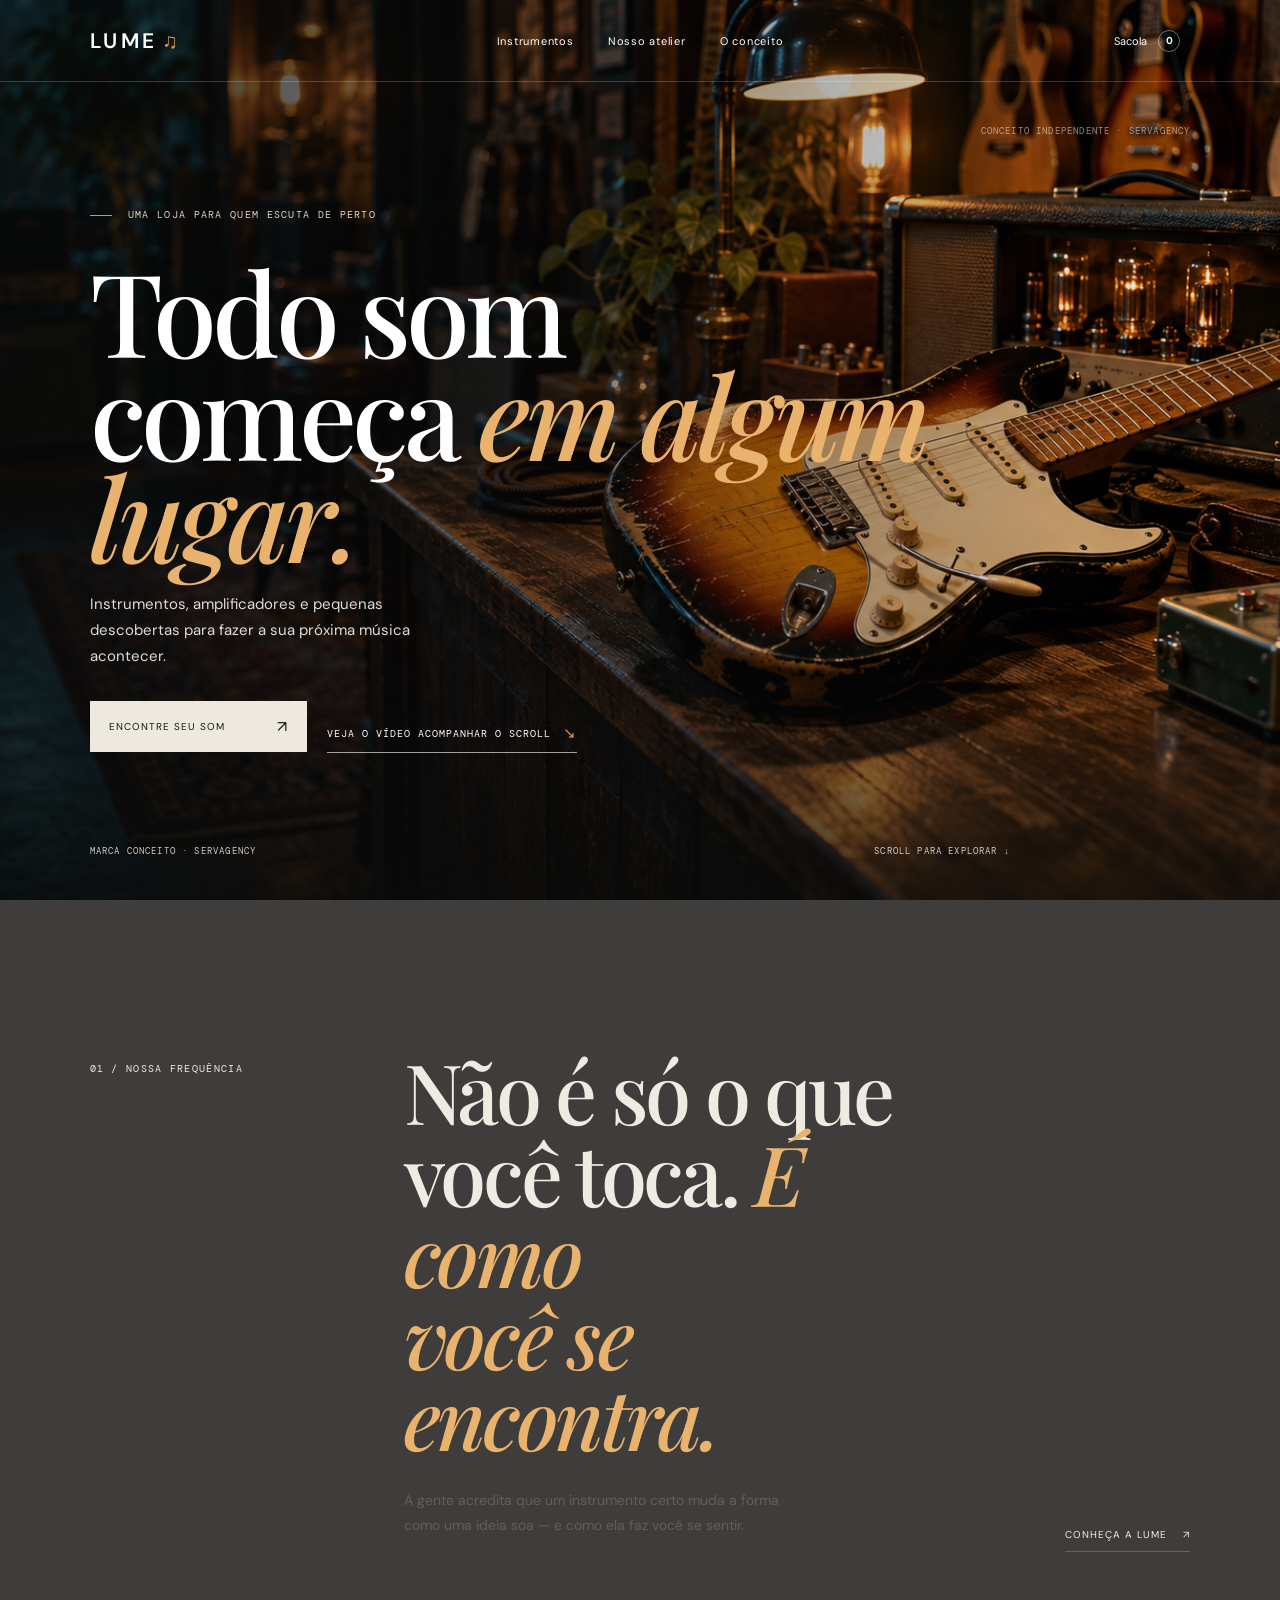
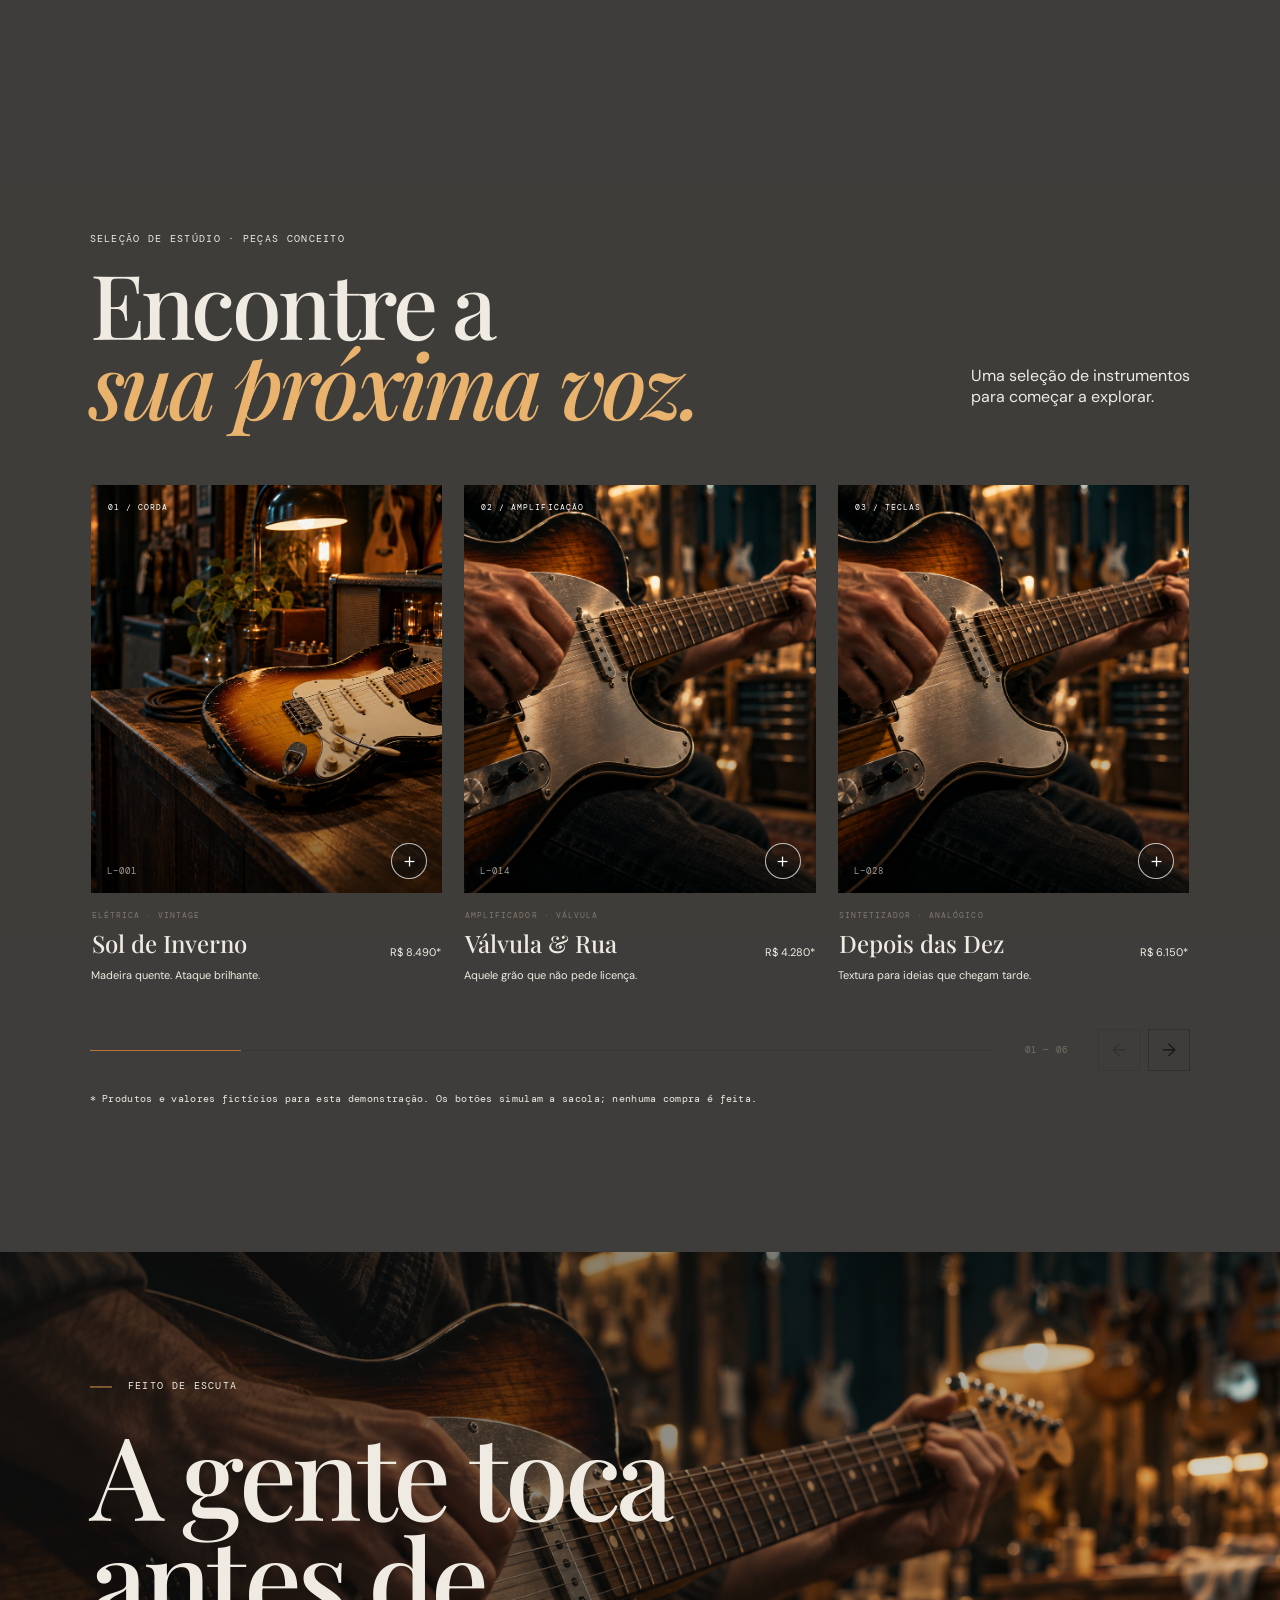
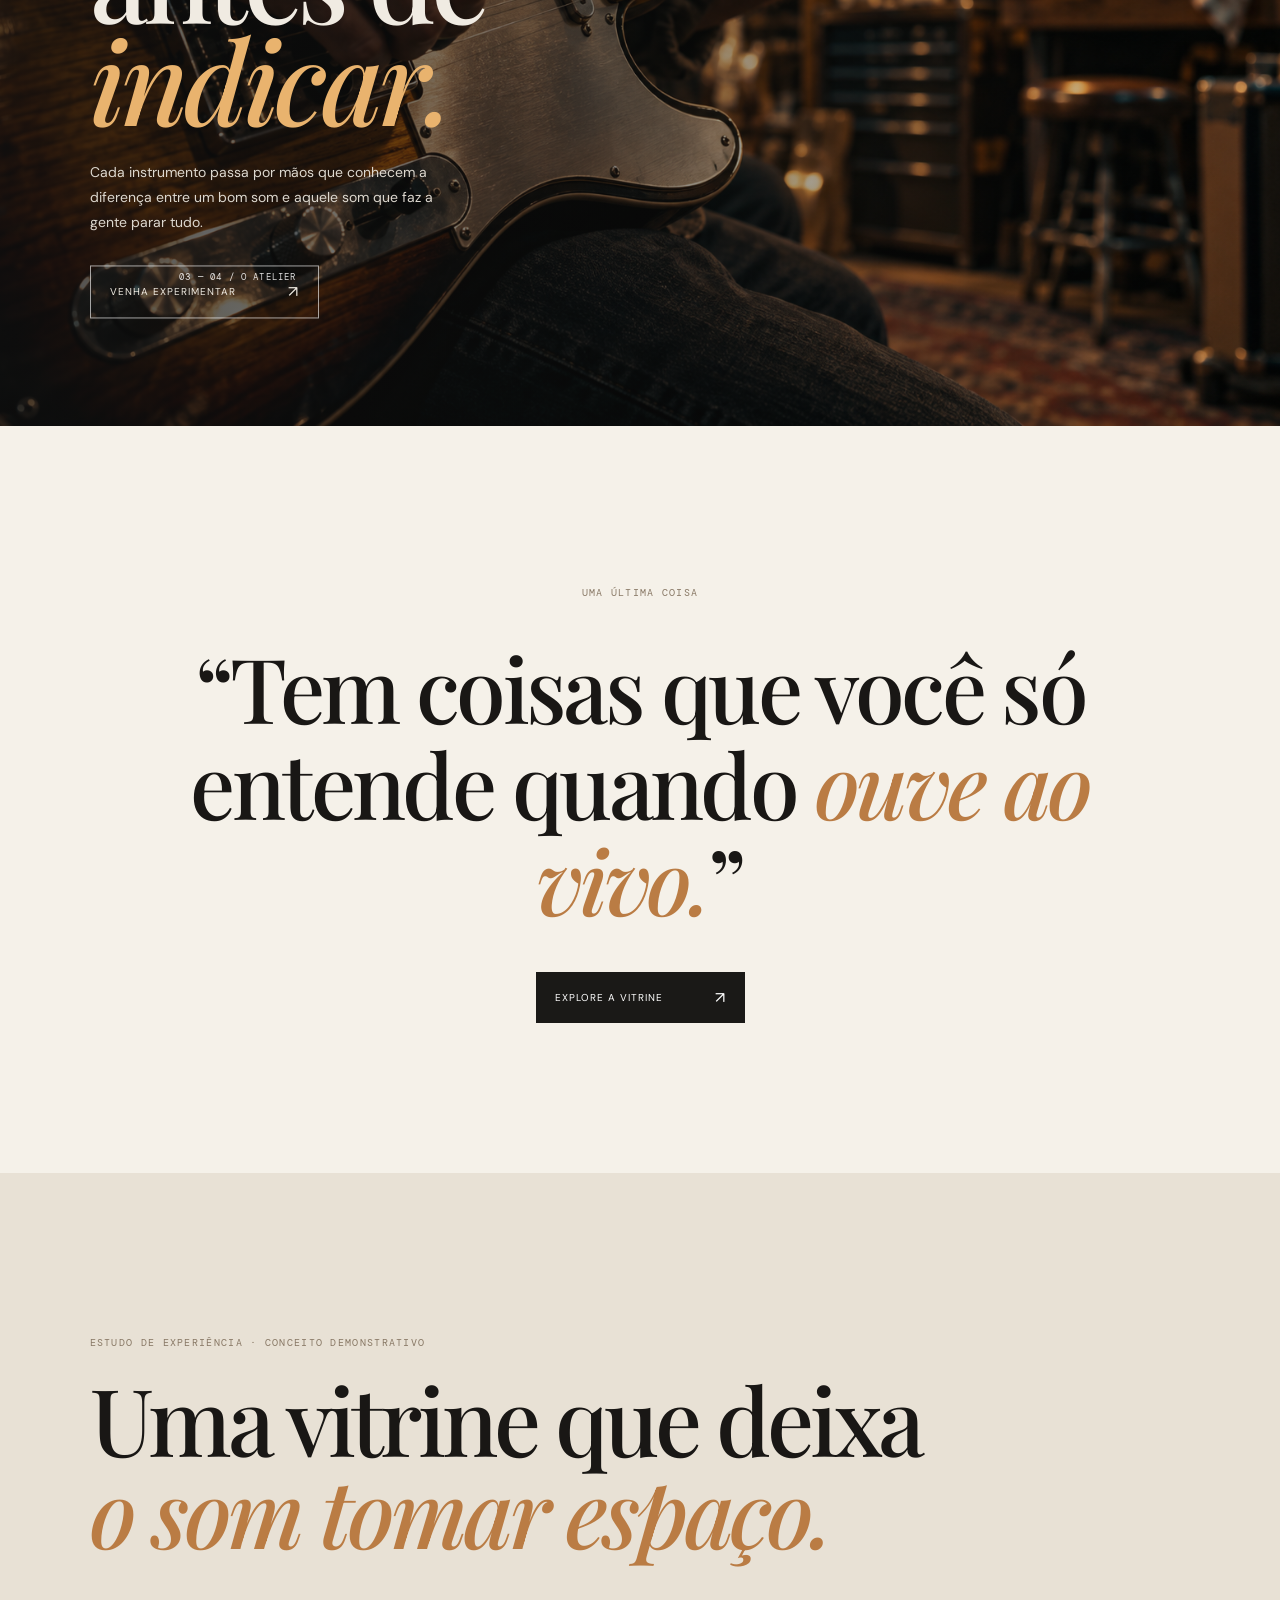
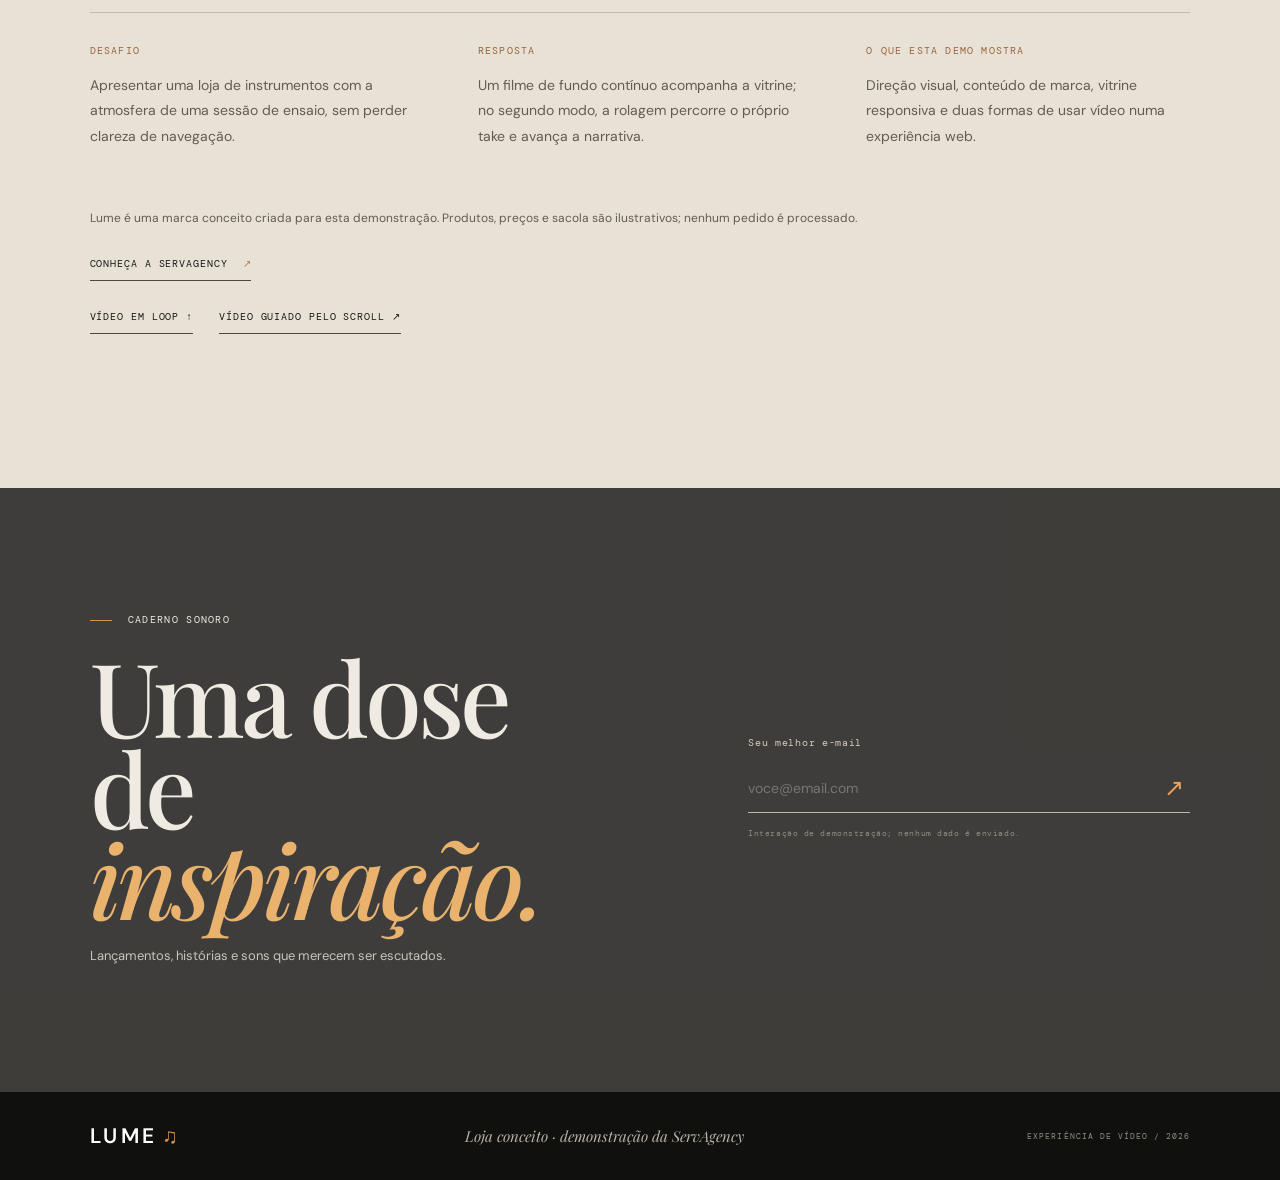
==== commit 64c80131: "Polish catalog interactions and scroll video stories" ====
--- a/index.html
+++ b/index.html
@@ -24,17 +24,25 @@
       </div><span class="visual-tag">CONCEITO INDEPENDENTE · SERVAGENCY</span>
     </section>
     <section class="manifesto paper fixed-copy" data-chapter="01"><div class="section-no">01 / NOSSA FREQUÊNCIA</div><div><h2>Não é só o que<br />você toca. <em>É como<br />você se encontra.</em></h2><p>A gente acredita que um instrumento certo muda a forma como uma ideia soa — e como ela faz você se sentir.</p></div><a class="text-link" href="#atelier">Conheça a Lume <span>↗</span></a></section>
-    <section class="catalog paper fixed-copy" id="instrumentos" data-chapter="02"><div class="catalog-head"><div><p class="eyebrow dark">ESCOLHIDOS A DEDO</p><h2>Encontre a<br /><em>sua próxima voz.</em></h2></div><a class="text-link" href="#newsletter">Ver todos os instrumentos ↗</a></div><div class="product-grid">
-      <article class="product"><div class="product-img product-guitar"><img src="hero-still.png" alt="Guitarra elétrica em destaque na loja Lume" /><span class="chip">PEÇA DA CASA</span><button class="add" aria-label="Adicionar Sol de Inverno à sacola demonstrativa">＋</button></div><div class="product-meta"><div><p>ELÉTRICA · VINTAGE</p><h3>Sol de Inverno</h3></div><span>R$ 8.490</span></div></article>
-      <article class="product"><div class="product-img product-stage"><img src="stage-detail.png" alt="Instrumentos preparados para uma apresentação" loading="lazy" decoding="async" /><span class="chip">SOM DE PALCO</span><button class="add" aria-label="Adicionar Válvula e Rua à sacola demonstrativa">＋</button></div><div class="product-meta"><div><p>AMPLIFICADORES</p><h3>Válvula &amp; Rua</h3></div><span>R$ 4.280</span></div></article>
-      <article class="product"><div class="product-img product-studio"><img src="studio-still.png" alt="Estúdio intimista com instrumentos Lume" loading="lazy" decoding="async" /><span class="chip">EDIÇÃO LIMITADA</span><button class="add" aria-label="Adicionar Depois das Dez à sacola demonstrativa">＋</button></div><div class="product-meta"><div><p>TECLAS · ANALÓGICO</p><h3>Depois das Dez</h3></div><span>R$ 6.150</span></div></article>
-    </div></section>
+    <section class="catalog paper fixed-copy" id="instrumentos" data-chapter="02"><div class="catalog-head" data-reveal><div><p class="eyebrow dark">SELEÇÃO DE ESTÚDIO · PEÇAS CONCEITO</p><h2>Encontre a<br /><em>sua próxima voz.</em></h2></div><p class="daily">Uma seleção de instrumentos<br />para começar a explorar.</p></div>
+      <div class="product-carousel" data-product-carousel aria-label="Seleção de instrumentos demonstrativa">
+        <div class="product-track" data-product-track tabindex="0" aria-label="Instrumentos demonstrativos; use as setas para navegar">
+          <article class="product" data-product-slide data-reveal><div class="product-img product-guitar"><img src="hero-still.png" alt="Guitarra elétrica em composição de estúdio" fetchpriority="high" decoding="async" /><span class="chip">01 / CORDA</span><button class="add" aria-label="Adicionar Sol de Inverno à sacola demonstrativa" aria-pressed="false">＋</button><span class="product-serial" aria-hidden="true">L−001</span></div><div class="product-meta"><div><p>ELÉTRICA · VINTAGE</p><h3>Sol de Inverno</h3></div><span>R$ 8.490*</span></div><p class="product-note">Madeira quente. Ataque brilhante.</p></article>
+          <article class="product" data-product-slide data-reveal><div class="product-img product-stage"><img src="stage-detail.png" alt="Amplificador em cenário de palco" loading="lazy" decoding="async" /><span class="chip">02 / AMPLIFICAÇÃO</span><button class="add" aria-label="Adicionar Válvula e Rua à sacola demonstrativa" aria-pressed="false">＋</button><span class="product-serial" aria-hidden="true">L−014</span></div><div class="product-meta"><div><p>AMPLIFICADOR · VÁLVULA</p><h3>Válvula &amp; Rua</h3></div><span>R$ 4.280*</span></div><p class="product-note">Aquele grão que não pede licença.</p></article>
+          <article class="product" data-product-slide data-reveal><div class="product-img product-studio"><img src="studio-still.png" alt="Teclas analógicas em um estúdio intimista" loading="lazy" decoding="async" /><span class="chip">03 / TECLAS</span><button class="add" aria-label="Adicionar Depois das Dez à sacola demonstrativa" aria-pressed="false">＋</button><span class="product-serial" aria-hidden="true">L−028</span></div><div class="product-meta"><div><p>SINTETIZADOR · ANALÓGICO</p><h3>Depois das Dez</h3></div><span>R$ 6.150*</span></div><p class="product-note">Textura para ideias que chegam tarde.</p></article>
+          <article class="product" data-product-slide data-reveal><div class="product-img"><img src="media/catalog/mare-alta.webp" alt="Baixo elétrico sunburst de quatro cordas" loading="lazy" decoding="async" /><span class="chip">04 / CORDA</span><button class="add" aria-label="Adicionar Maré Alta à sacola demonstrativa" aria-pressed="false">＋</button><span class="product-serial" aria-hidden="true">L−032</span></div><div class="product-meta"><div><p>BAIXO · SUNBURST</p><h3>Maré Alta</h3></div><span>R$ 5.390*</span></div><p class="product-note">Grave redondo para sustentar a sala.</p></article>
+          <article class="product" data-product-slide data-reveal><div class="product-img"><img src="media/catalog/linha-de-retorno.webp" alt="Pedal de overdrive artesanal em metal dourado" loading="lazy" decoding="async" /><span class="chip">05 / EFEITO</span><button class="add" aria-label="Adicionar Linha de Retorno à sacola demonstrativa" aria-pressed="false">＋</button><span class="product-serial" aria-hidden="true">L−041</span></div><div class="product-meta"><div><p>OVERDRIVE · ANALÓGICO</p><h3>Linha de Retorno</h3></div><span>R$ 1.290*</span></div><p class="product-note">Saturação macia. Um giro de cada vez.</p></article>
+          <article class="product" data-product-slide data-reveal><div class="product-img"><img src="media/catalog/escuta.webp" alt="Fones de estúdio com conchas em madeira escura" loading="lazy" decoding="async" /><span class="chip">06 / ESTÚDIO</span><button class="add" aria-label="Adicionar Escuta à sacola demonstrativa" aria-pressed="false">＋</button><span class="product-serial" aria-hidden="true">L−055</span></div><div class="product-meta"><div><p>FONES · MONITORAMENTO</p><h3>Escuta</h3></div><span>R$ 1.850*</span></div><p class="product-note">Detalhe por detalhe, sem perder o todo.</p></article>
+        </div>
+        <div class="catalog-controls"><div class="catalog-progress" aria-hidden="true"><i data-product-progress></i></div><span class="catalog-counter" data-product-counter aria-live="polite">01 — 06</span><div class="catalog-arrows"><button type="button" data-product-prev aria-label="Produtos anteriores" disabled>←</button><button type="button" data-product-next aria-label="Próximos produtos">→</button></div></div>
+      </div><p class="catalog-disclaimer">* Produtos e valores fictícios para esta demonstração. Os botões simulam a sacola; nenhuma compra é feita.</p>
+    </section>
     <section class="story fixed-copy" id="atelier" data-chapter="03"><div class="story-image"></div><div class="story-copy"><p class="eyebrow"><i></i> FEITO DE ESCUTA</p><h2>A gente toca<br />antes de <em>indicar.</em></h2><p>Cada instrumento passa por mãos que conhecem a diferença entre um bom som e aquele som que faz a gente parar tudo.</p><a class="button button-outline" href="#newsletter">Venha experimentar <span>↗</span></a><span class="story-count">03 — 04 / O ATELIER</span></div></section>
     <section class="quote paper"><p class="eyebrow dark">UMA ÚLTIMA COISA</p><blockquote>“Tem coisas que você só entende quando <em>ouve ao vivo.</em>”</blockquote><a class="button button-dark" href="#instrumentos">Explore a vitrine <span>↗</span></a></section>
     <section class="case-note paper" id="case"><p class="eyebrow dark">ESTUDO DE EXPERIÊNCIA · CONCEITO DEMONSTRATIVO</p><h2>Uma vitrine que deixa<br /><em>o som tomar espaço.</em></h2><div class="case-grid"><div><small>DESAFIO</small><p>Apresentar uma loja de instrumentos com a atmosfera de uma sessão de ensaio, sem perder clareza de navegação.</p></div><div><small>RESPOSTA</small><p>Um filme de fundo contínuo acompanha a vitrine; no segundo modo, a rolagem percorre o próprio take e avança a narrativa.</p></div><div><small>O QUE ESTA DEMO MOSTRA</small><p>Direção visual, conteúdo de marca, vitrine responsiva e duas formas de usar vídeo numa experiência web.</p></div></div><p class="case-disclosure">Lume é uma marca conceito criada para esta demonstração. Produtos, preços e sacola são ilustrativos; nenhum pedido é processado.</p><a class="case-link" href="https://servagency.vercel.app/">Conheça a ServAgency <span>↗</span></a><div class="case-modes"><a href="#top">Vídeo em loop ↑</a><a href="scroll.html">Vídeo guiado pelo scroll ↗</a></div></section>
     <section class="newsletter fixed-copy" id="newsletter" data-chapter="04"><div><p class="eyebrow"><i></i> CADERNO SONORO</p><h2>Uma dose de<br /><em>inspiração.</em></h2><p>Lançamentos, histórias e sons que merecem ser escutados.</p></div><form><label for="email">Seu melhor e-mail</label><div class="email-row"><input type="email" id="email" placeholder="voce@email.com" required /><button aria-label="Testar inscrição demonstrativa">↗</button></div><small>Interação de demonstração; nenhum dado é enviado.</small><p class="form-status" role="status" aria-live="polite"></p></form></section>
   </main>
-  <aside class="demo-cart" id="demo-cart" role="dialog" aria-labelledby="cart-title" aria-describedby="cart-note" hidden><div class="cart-heading"><h2 id="cart-title">Sua sacola</h2><button class="cart-close" aria-label="Fechar sacola">Fechar ×</button></div><p class="cart-count" aria-live="polite">Ainda vazia.</p><p id="cart-note">Esta é uma sacola demonstrativa. Nenhuma compra ou cobrança acontece.</p><a href="#instrumentos" class="button button-dark cart-return">Continuar explorando <span>↗</span></a></aside>
+  <aside class="demo-cart" id="demo-cart" role="dialog" aria-labelledby="cart-title" aria-describedby="cart-note" hidden><div class="cart-heading"><h2 id="cart-title">Sua sacola</h2><button class="cart-close" type="button" aria-label="Fechar sacola">Fechar ×</button></div><p class="cart-count" aria-live="polite">Sua seleção está vazia.</p><ul class="cart-items"></ul><p id="cart-note">Interação demonstrativa: nenhuma compra ou cobrança acontece.</p><a href="#instrumentos" class="button button-dark cart-return">Continuar explorando <span>↗</span></a></aside>
   <footer><a class="brand" href="#top">LUME<span>♫</span></a><span>Loja conceito · demonstração da ServAgency</span><span>EXPERIÊNCIA DE VÍDEO / 2026</span></footer>
   <script src="app.js"></script>
 </body></html>
--- a/styles.css
+++ b/styles.css
@@ -6,3 +6,13 @@
 @media(max-width:800px){.topbar{grid-template-columns:1fr auto}.header-actions{grid-column:2;grid-row:1}.header-actions .bag{display:none}.menu-toggle{display:inline-flex;align-items:center}.topbar nav{display:none;position:absolute;top:68px;left:0;right:0;padding:24px var(--gutter);background:#171613f5;border-bottom:1px solid #ffffff35;flex-direction:column;gap:0}.topbar nav[data-open="true"]{display:flex}.topbar nav a{padding:16px 0;border-bottom:1px solid #ffffff20}.case-grid{grid-template-columns:1fr;gap:12px}.case-grid p{margin:8px 0 18px}.hero-bottom{align-items:center;gap:10px}.video-toggle{font-size:8px;padding:8px}.case-note>h2{margin-bottom:38px}}
 @media(max-width:500px){.case-modes{gap:17px;flex-wrap:wrap}.case-modes a,.case-link{font-size:9px}.hero-bottom>span:nth-child(2){display:none}.hero-bottom{top:auto;bottom:18px}.case-note{padding-top:90px;padding-bottom:90px}}
 .sticky-backdrop.still-frame{background-image:url('hero-still.png');background-position:center;background-size:cover}
+.thematic-entry{position:fixed;z-index:50;inset:0;display:grid;place-items:center;isolation:isolate;overflow:hidden;pointer-events:none;color:#f5f1e9}.entry-panel{position:absolute;z-index:-1;background:#151412;transition:transform 1.08s cubic-bezier(.78,0,.2,1)}.entry-panel-a,.entry-panel-b{inset-block:0;width:51%}.entry-panel-a{left:0;border-right:1px solid #d8944b55}.entry-panel-b{right:0;border-left:1px solid #d8944b55}.entry-mark{font:48px 'Playfair Display',serif;color:#d8944b;transform:translateY(-22px);transition:opacity .36s,transform .58s cubic-bezier(.22,.7,.2,1)}.entry-phrase{position:absolute;top:calc(50% + 38px);font:9px 'DM Mono',monospace;letter-spacing:.22em;text-transform:uppercase;color:#d7c7af;opacity:0;transform:translateY(10px);animation:entry-caption .5s .22s forwards}.thematic-entry[data-state="opening"] .entry-panel-a{transform:translateX(-102%)}.thematic-entry[data-state="opening"] .entry-panel-b{transform:translateX(102%)}.thematic-entry[data-state="opening"] .entry-mark{opacity:0;transform:translateY(-42px)}.thematic-entry[data-state="opening"] .entry-phrase{opacity:0;transform:translateY(-10px);transition:opacity .22s,transform .3s}
+@keyframes entry-caption{to{opacity:.9;transform:translateY(0)}}
+.motion-enhanced [data-reveal]{opacity:0;transform:translate3d(0,24px,0);transition:opacity .72s cubic-bezier(.22,.7,.2,1),transform .72s cubic-bezier(.22,.7,.2,1)}.motion-enhanced [data-reveal].is-visible{opacity:1;transform:translate3d(0,0,0)}.motion-enhanced [data-product-slide]:nth-child(3n + 2){transition-delay:.07s}.motion-enhanced [data-product-slide]:nth-child(3n){transition-delay:.14s}
+.product-carousel{position:relative}.product-track{display:flex;gap:clamp(14px,1.7vw,24px);overflow-x:auto;overscroll-behavior-inline:contain;scroll-snap-type:x mandatory;scroll-padding-inline:1px;scrollbar-width:none;touch-action:pan-y;cursor:grab;padding:4px 1px 16px}.product-track::-webkit-scrollbar{display:none}.product-track.is-dragging{cursor:grabbing;scroll-snap-type:none;user-select:none}.product-track.is-dragging img{pointer-events:none}.product-track:focus-visible{outline:2px solid var(--amber);outline-offset:5px}.product-track .product{flex:0 0 calc((100% - 2 * clamp(14px,1.7vw,24px))/3);min-width:0;width:auto;scroll-snap-align:start;grid-column:auto}.product-img{isolation:isolate;aspect-ratio:4/4.65}.product-img img{transform:scale(1.001);transition:transform .8s cubic-bezier(.22,.7,.2,1),filter .7s}.product:hover .product-img img,.product:focus-within .product-img img{transform:scale(1.045);filter:saturate(1.08)}.product-serial{position:absolute;z-index:2;left:16px;bottom:16px;color:#fff9;font:9px 'DM Mono',monospace;letter-spacing:.12em}.product-meta{transition:transform .36s cubic-bezier(.22,.7,.2,1)}.product:hover .product-meta,.product:focus-within .product-meta{transform:translateY(-3px)}.product-meta h3{transition:color .25s}.product:hover .product-meta h3,.product:focus-within .product-meta h3{color:#ad6b38}.product-note{margin:8px 0 0;color:#746d62;font:11px/1.6 'DM Sans',sans-serif}.product .add{transition:transform .22s,background .22s,color .22s}.product .add:hover,.product .add:focus-visible{transform:translateY(-3px) scale(1.06);background:#e9b36e;color:#171613}.catalog-controls{display:grid;grid-template-columns:minmax(70px,1fr) auto auto;align-items:center;gap:20px;margin-top:28px}.catalog-progress{height:1px;background:#19171528;overflow:hidden}.catalog-progress i{display:block;width:100%;height:100%;background:#b8753b;transform:scaleX(.1667);transform-origin:left center;transition:transform .45s cubic-bezier(.22,.7,.2,1)}.catalog-counter{min-width:64px;text-align:center;font:9px 'DM Mono',monospace;letter-spacing:.12em;color:#777064}.catalog-arrows{display:flex;gap:8px}.catalog-arrows button{display:grid;place-items:center;width:42px;height:42px;border:1px solid #19171555;background:transparent;color:#191715;font:18px 'DM Sans',sans-serif;cursor:pointer;transition:transform .2s,background .2s,color .2s,border-color .2s}.catalog-arrows button:hover:not(:disabled),.catalog-arrows button:focus-visible{transform:translateY(-2px);background:#191715;color:#f5f1e9}.catalog-arrows button:disabled{opacity:.32;cursor:default}.catalog-arrows button:focus-visible,.product-track:focus-visible{outline:2px solid #b8753b;outline-offset:3px}.catalog-disclaimer{margin:20px 0 0;color:#746d62;font:10px/1.6 'DM Mono',monospace;letter-spacing:.03em}.demo-cart .cart-items{list-style:none;padding:0;margin:14px 0;border-top:1px solid #19171520}.demo-cart .cart-items li{padding:10px 0;border-bottom:1px solid #19171520;font-size:13px}.video-toggle[hidden]{display:none}
+@media(max-width:900px){.product-track .product{flex-basis:calc((100% - clamp(14px,1.7vw,24px))/2)}.catalog-controls{gap:14px}}
+@media(max-width:800px){.header-actions .bag{display:flex}.product-track .product{flex-basis:calc((100% - 16px)/2)}.product-note{font-size:10px}}
+@media(max-width:560px){.product-track .product{flex-basis:84%;scroll-snap-align:center}.product-track{scroll-padding-inline:8%}.catalog-controls{grid-template-columns:1fr auto;gap:14px}.catalog-progress{grid-column:1/-1;grid-row:1}.catalog-counter{justify-self:start;text-align:left}.catalog-arrows button{width:46px;height:46px}.product-img{aspect-ratio:4/4.8}.product-serial{left:12px;bottom:12px}.entry-mark{font-size:40px}.entry-phrase{font-size:8px;letter-spacing:.14em}.demo-cart{right:12px;top:78px}}
+@media(prefers-reduced-motion:reduce){.motion-enhanced [data-reveal],.motion-enhanced [data-reveal].is-visible{opacity:1;transform:none;transition:none}.entry-panel,.entry-mark,.entry-phrase,.product-img img,.product-meta,.catalog-progress i,.catalog-arrows button{transition:none;animation:none}.product:hover .product-img img,.product:focus-within .product-img img{transform:none}}
+.thematic-entry.is-gone{visibility:hidden}
+.thematic-entry.is-gone{visibility:hidden}
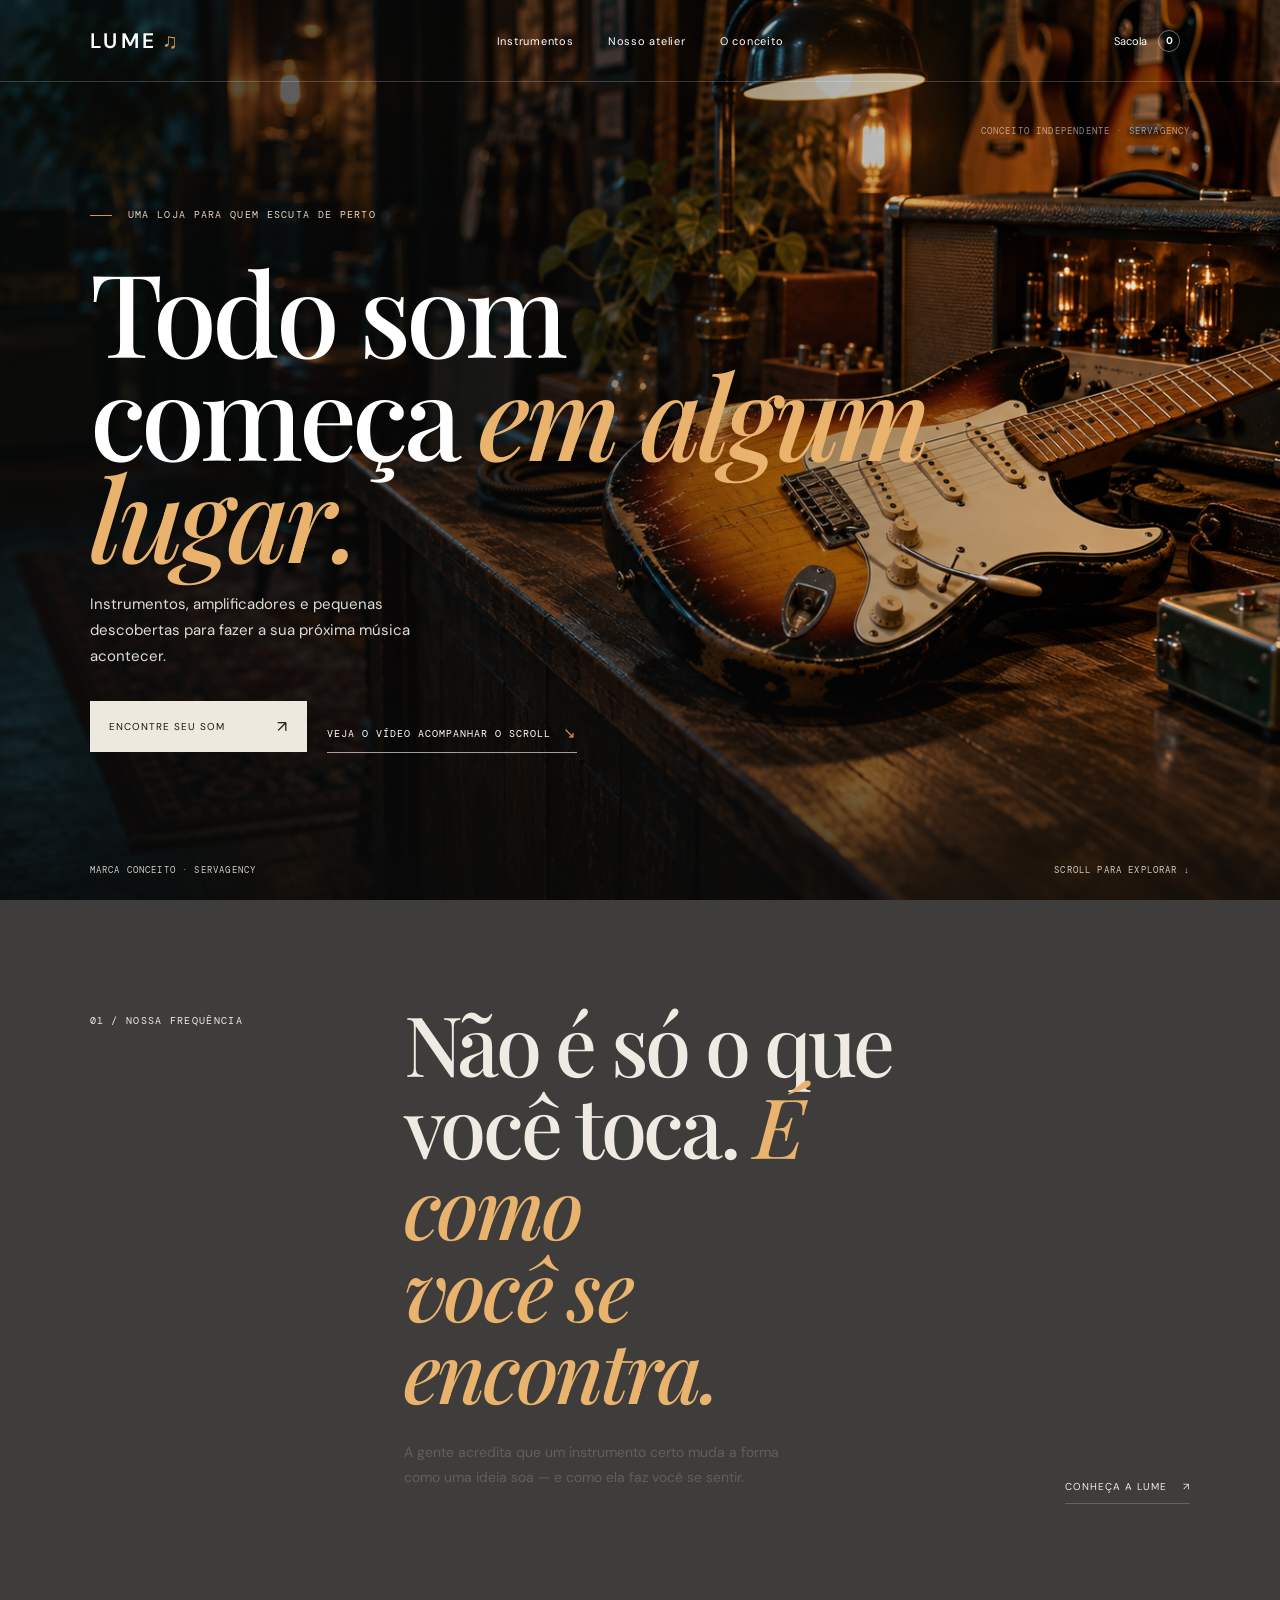
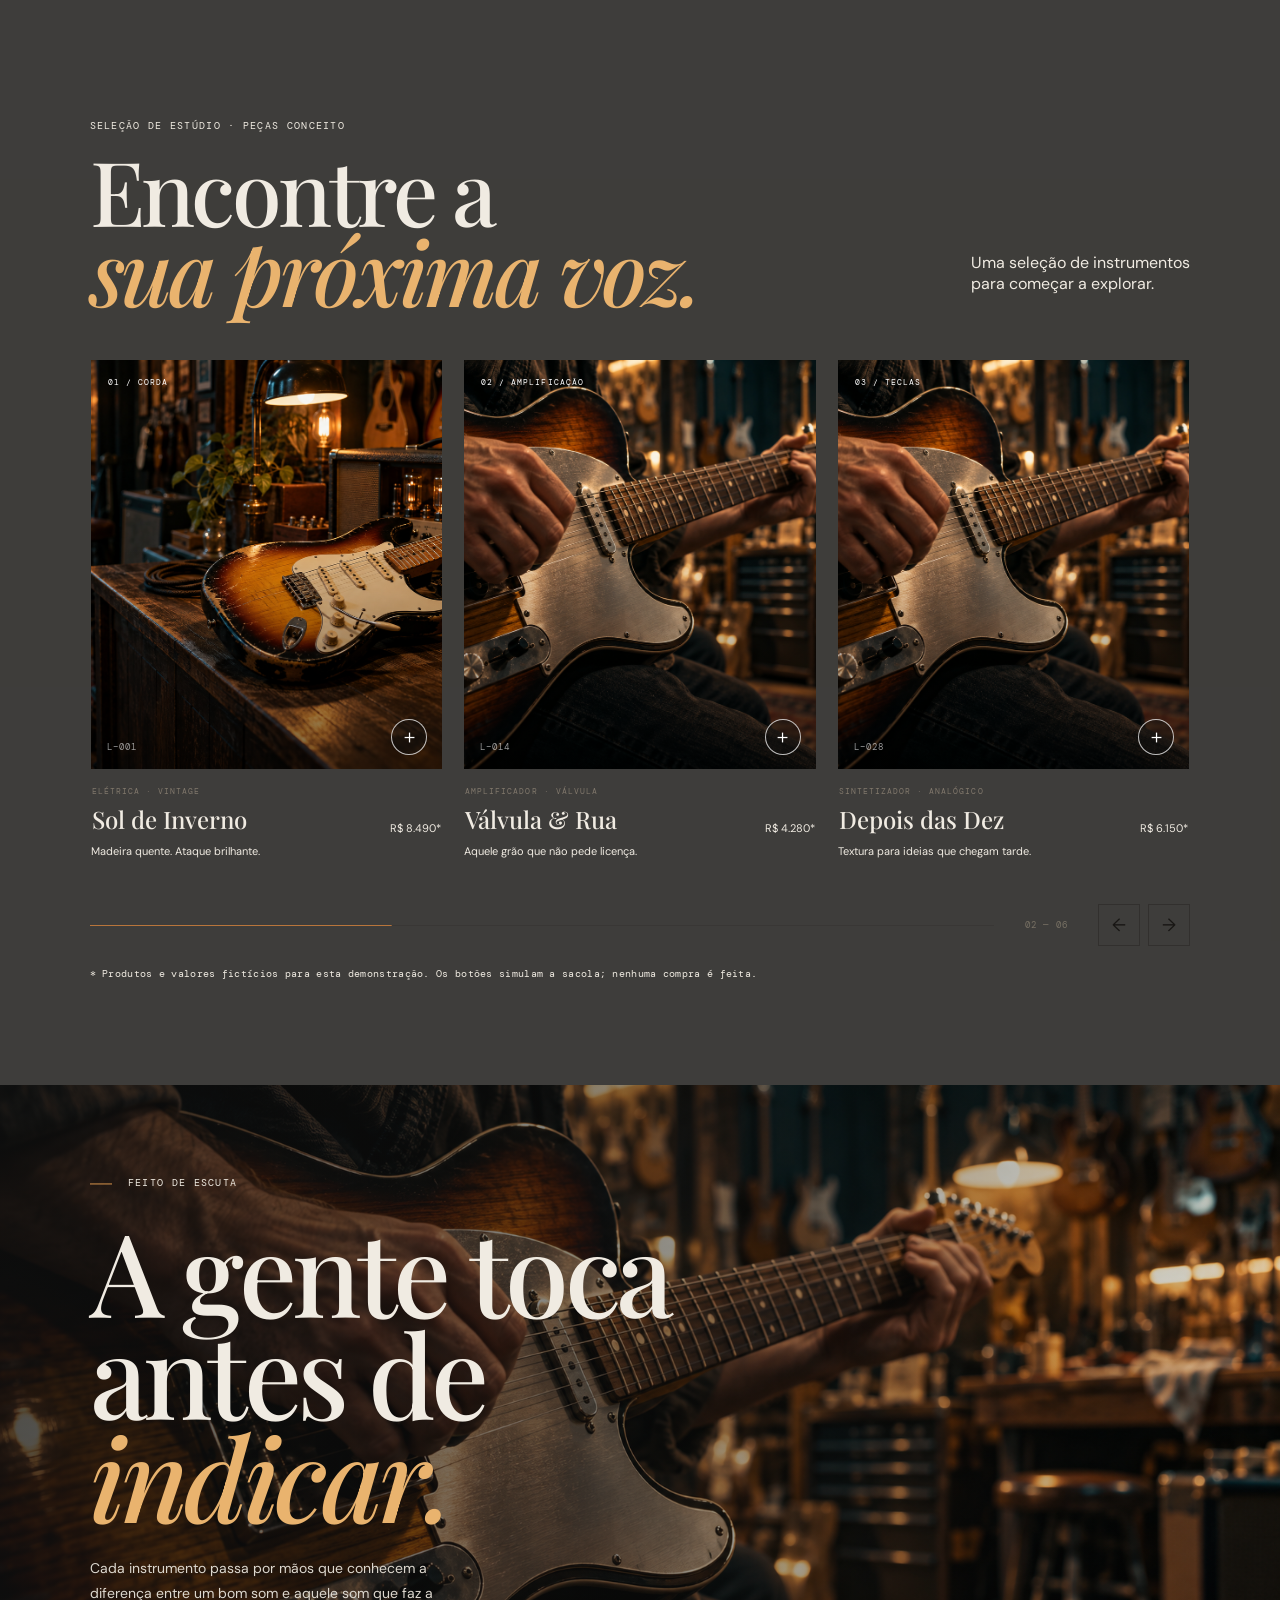
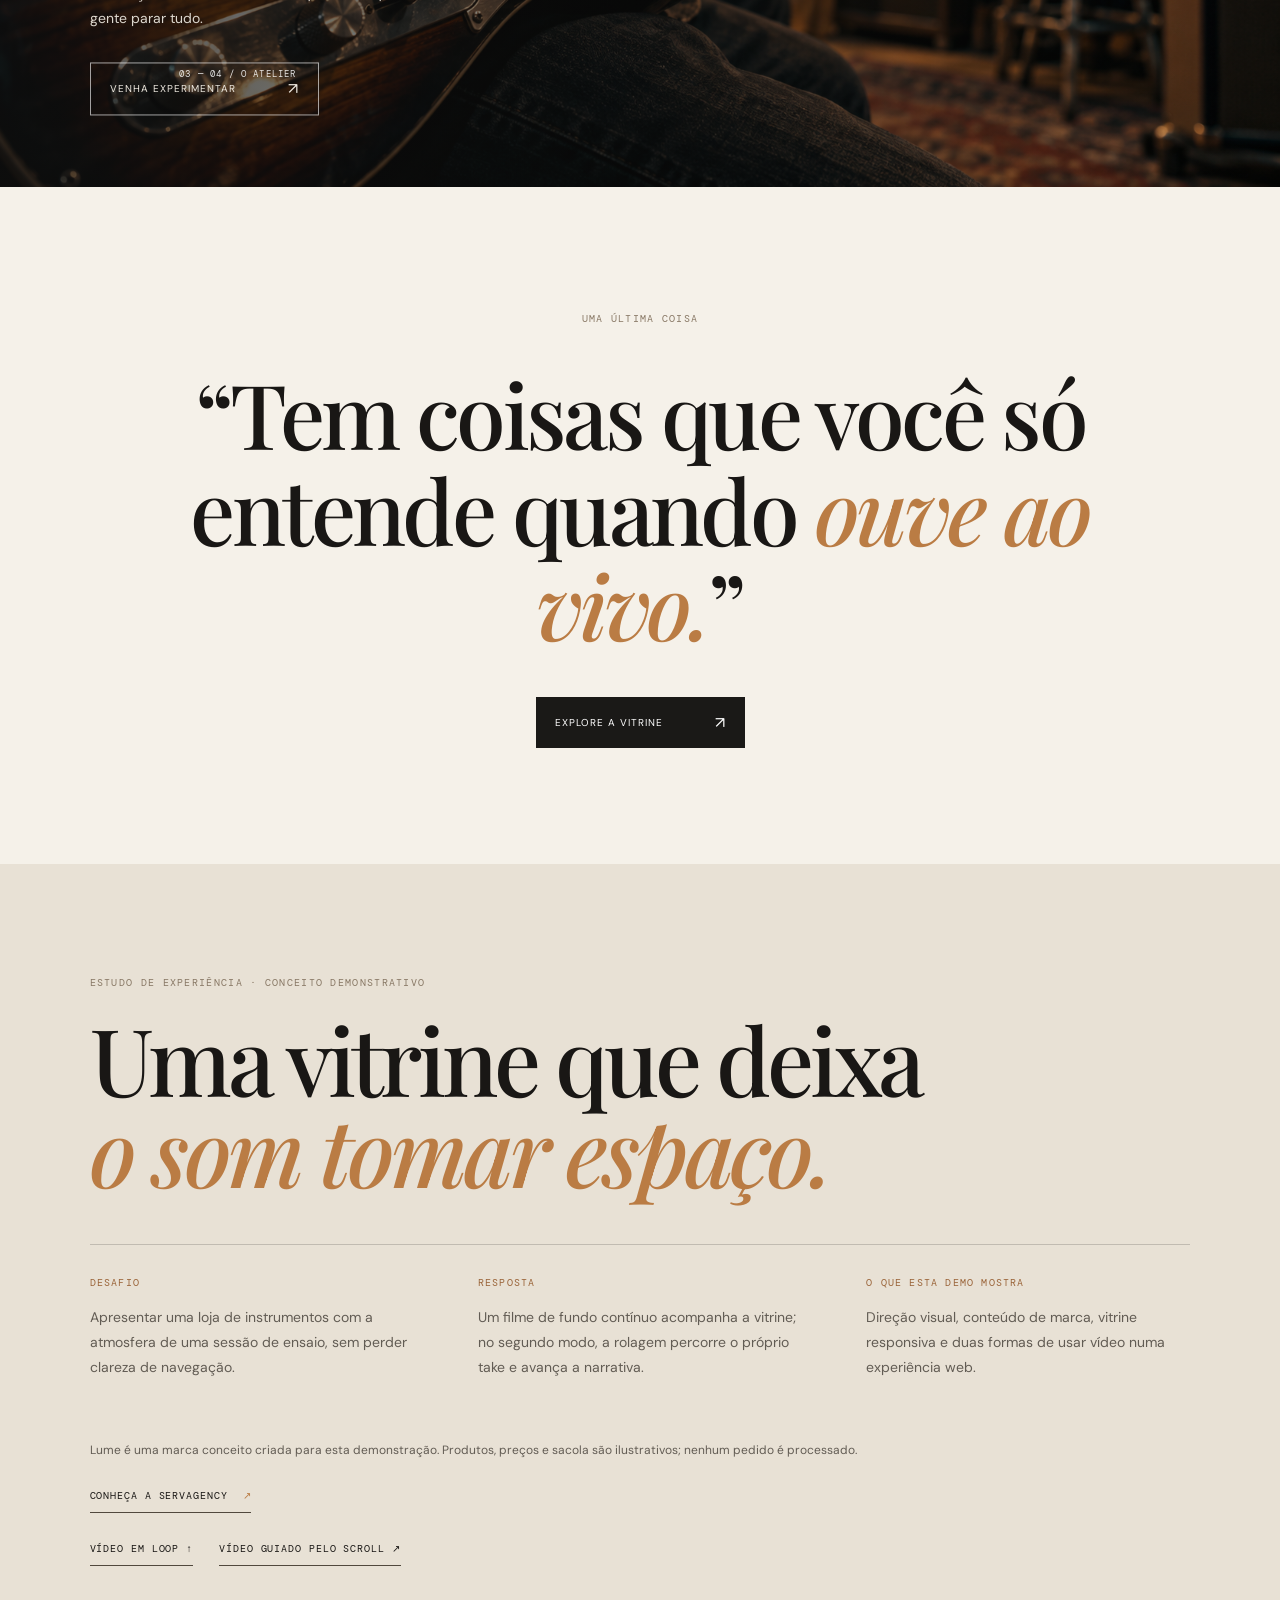
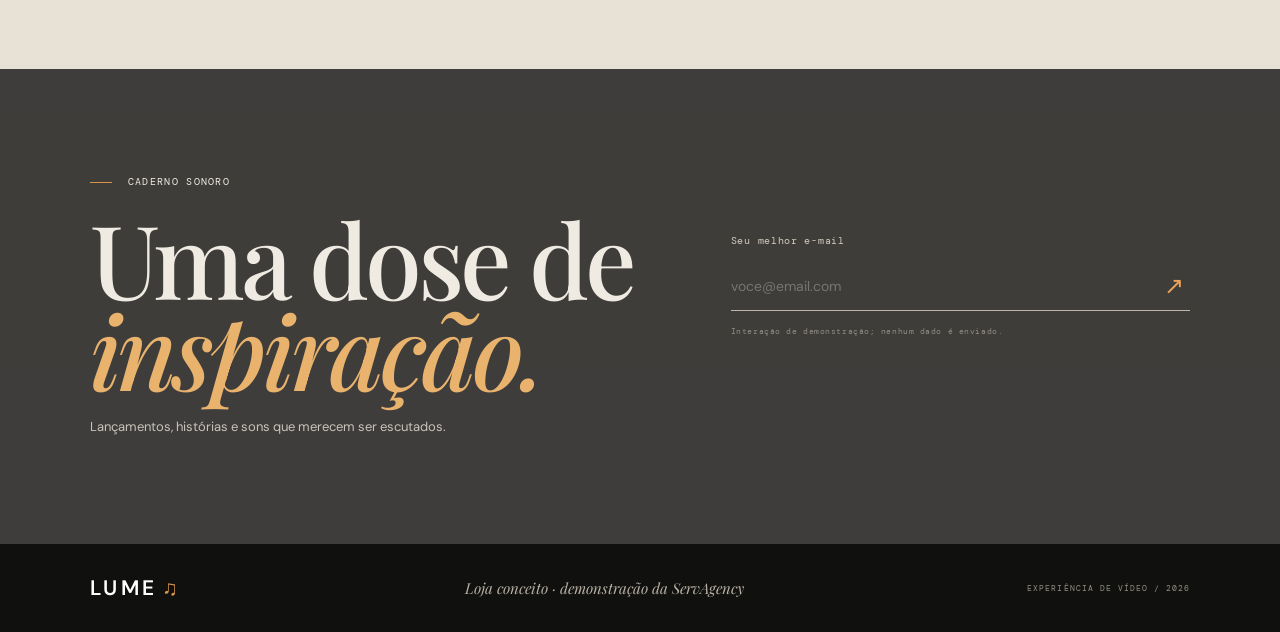
==== commit 2f79ceb7: "Fix hero control alignment" ====
--- a/index.html
+++ b/index.html
@@ -19,9 +19,8 @@
         <div class="media-scene scene-one"></div>
         <div class="media-grain"></div><div class="media-shade"></div>
       </div>
-      <div class="hero-inner"><p class="eyebrow"><i></i> Uma loja para quem escuta de perto</p><h1>Todo som<br />começa <em>em algum lugar.</em></h1><p class="hero-intro">Instrumentos, amplificadores e pequenas descobertas para fazer a sua próxima música acontecer.</p><a class="button button-light" href="#instrumentos">Encontre seu som <span>↗</span></a><a class="video-mode-link" href="scroll.html">Veja o vídeo acompanhar o scroll <span>↘</span></a>
-        <div class="hero-bottom"><span>MARCA CONCEITO · SERVAGENCY</span><span>SCROLL PARA EXPLORAR ↓</span><button class="video-toggle" type="button" aria-pressed="false">Pausar vídeo</button></div>
-      </div><span class="visual-tag">CONCEITO INDEPENDENTE · SERVAGENCY</span>
+      <div class="hero-inner"><p class="eyebrow"><i></i> Uma loja para quem escuta de perto</p><h1>Todo som<br />começa <em>em algum lugar.</em></h1><p class="hero-intro">Instrumentos, amplificadores e pequenas descobertas para fazer a sua próxima música acontecer.</p><a class="button button-light" href="#instrumentos">Encontre seu som <span>↗</span></a><a class="video-mode-link" href="scroll.html">Veja o vídeo acompanhar o scroll <span>↘</span></a></div>
+      <div class="hero-bottom"><span>MARCA CONCEITO · SERVAGENCY</span><span>SCROLL PARA EXPLORAR ↓</span><button class="video-toggle" type="button" aria-pressed="false">Pausar vídeo</button></div><span class="visual-tag">CONCEITO INDEPENDENTE · SERVAGENCY</span>
     </section>
     <section class="manifesto paper fixed-copy" data-chapter="01"><div class="section-no">01 / NOSSA FREQUÊNCIA</div><div><h2>Não é só o que<br />você toca. <em>É como<br />você se encontra.</em></h2><p>A gente acredita que um instrumento certo muda a forma como uma ideia soa — e como ela faz você se sentir.</p></div><a class="text-link" href="#atelier">Conheça a Lume <span>↗</span></a></section>
     <section class="catalog paper fixed-copy" id="instrumentos" data-chapter="02"><div class="catalog-head" data-reveal><div><p class="eyebrow dark">SELEÇÃO DE ESTÚDIO · PEÇAS CONCEITO</p><h2>Encontre a<br /><em>sua próxima voz.</em></h2></div><p class="daily">Uma seleção de instrumentos<br />para começar a explorar.</p></div>
--- a/styles.css
+++ b/styles.css
@@ -1,10 +1,11 @@
-:root{--ink:#191715;--cream:#eee9df;--paper:#f5f1e9;--muted:#a49a8c;--amber:#d8944b;--teal:#2a5356;--gutter:clamp(22px,7vw,108px)}*{box-sizing:border-box}html{scroll-behavior:smooth}body{margin:0;background:var(--paper);color:var(--ink);font-family:'DM Sans',sans-serif}a{color:inherit;text-decoration:none}.topbar{height:82px;padding:0 var(--gutter);display:grid;grid-template-columns:1fr 1fr 1fr;align-items:center;position:absolute;z-index:10;top:0;left:0;right:0;color:#fff;border-bottom:1px solid #ffffff32}.brand{font-size:21px;letter-spacing:.17em;font-weight:600}.brand span{color:var(--amber);margin-left:4px}.topbar nav{display:flex;gap:34px;justify-content:center;font-size:11px;letter-spacing:.07em}.bag{justify-self:end;background:none;border:0;color:#fff;font:inherit;font-size:11px}.bag b{display:inline-grid;place-items:center;border:1px solid #ffffff66;border-radius:50%;width:22px;height:22px;margin-left:8px;font-size:10px}.hero{height:100svh;min-height:680px;position:relative;overflow:hidden;background:#151514;color:#fff}.hero-media,.media-scene,.media-shade,.media-grain{position:absolute;inset:0}.media-scene{background-position:center;background-size:cover;transform:scale(1.035)}.scene-one{background-image:url("hero-still.png")}.media-shade{background:linear-gradient(90deg,#080a0ac9 0%,#0a0a0a88 40%,#0a0a0a18 85%),linear-gradient(0deg,#090b0bb0,transparent 30%)}.media-grain{opacity:.1;background-image:url("data:image/svg+xml,%3Csvg viewBox='0 0 180 180' xmlns='http://www.w3.org/2000/svg'%3E%3Cfilter id='n'%3E%3CfeTurbulence type='fractalNoise' baseFrequency='.92' numOctaves='3' stitchTiles='stitch'/%3E%3C/filter%3E%3Crect width='100%25' height='100%25' filter='url(%23n)' opacity='.26'/%3E%3C/svg%3E");mix-blend-mode:soft-light;pointer-events:none}.hero-inner{position:relative;z-index:2;padding:clamp(150px,22vh,220px) var(--gutter) 0;max-width:1100px}.eyebrow,.section-no,.chip,.product-meta>div>p,.hero-bottom,.visual-tag,.story-count,footer>span:last-child{font:10px 'DM Mono',monospace;letter-spacing:.13em;text-transform:uppercase}.eyebrow{color:#e5d4bf}.eyebrow i{display:inline-block;width:22px;height:1px;background:var(--amber);vertical-align:middle;margin-right:9px}.hero h1,.catalog h2,.story h2,.newsletter h2{font-family:'Playfair Display',serif;font-size:clamp(64px,9vw,132px);font-weight:500;line-height:.89;letter-spacing:-.04em;margin:38px 0 24px}.hero h1 em,.catalog h2 em,.story h2 em,.newsletter h2 em,blockquote em{color:#e9b36e;font-weight:500}.hero-intro{max-width:380px;color:#e0dcd5;font-size:15px;line-height:1.75;margin:0 0 30px}.button{display:inline-flex;align-items:center;gap:52px;padding:15px 19px;text-transform:uppercase;letter-spacing:.1em;font-size:10px;min-height:48px}.button-light{background:var(--cream);color:#171613}.button-light span,.button-outline span,.button-dark span{font-size:16px}.hero-bottom{position:absolute;top:calc(100svh - 55px);left:var(--gutter);right:var(--gutter);display:flex;justify-content:space-between;color:#d2ccc2;font-size:9px}.visual-tag{position:absolute;right:var(--gutter);top:125px;z-index:2;color:#fff8;font-size:9px}.paper{background:var(--paper)}.manifesto{padding:150px var(--gutter);display:grid;grid-template-columns:1fr 2.1fr .7fr;gap:4vw;align-items:start}.section-no{padding-top:12px;color:#827a70}.manifesto h2{font:500 clamp(43px,6.5vw,92px)/.98 'Playfair Display',serif;letter-spacing:-.04em;margin:0}.manifesto h2 em{color:#bb7940;font-weight:500}.manifesto div:nth-child(2)>p{max-width:400px;font-size:14px;line-height:1.8;color:#635e57;margin-top:30px}.text-link{align-self:end;justify-self:end;border-bottom:1px solid #6b6257;padding:10px 0;font-size:10px;text-transform:uppercase;letter-spacing:.1em;white-space:nowrap}.text-link span{margin-left:12px}.catalog{padding:120px var(--gutter) 145px}.catalog-head{display:flex;align-items:end;justify-content:space-between;margin-bottom:58px}.eyebrow.dark{color:#887865}.catalog h2{font-size:clamp(54px,7vw,98px);margin:18px 0 0}.catalog h2 em{color:#ba7c44}.catalog-head>.text-link{margin-bottom:10px}.product-grid{display:grid;grid-template-columns:repeat(3,1fr);gap:19px}.product-img{position:relative;aspect-ratio:4/4.6;overflow:hidden;background:#252320}.product-img:after{content:'';position:absolute;inset:45% 0 0;background:linear-gradient(transparent,#0008);pointer-events:none}.product-img img{width:100%;height:100%;object-fit:cover;transition:transform .8s}.product:hover img{transform:scale(1.045)}.product-guitar img{object-position:63% center}.product-stage img{object-position:50% center}.product-studio img{object-position:center}.chip{position:absolute;top:17px;left:17px;z-index:1;color:#fff;font-size:8px}.add{position:absolute;z-index:2;right:15px;bottom:14px;border:1px solid #ffffffbb;color:white;background:#1117;border-radius:50%;width:36px;height:36px;font-size:19px}.product-meta{display:flex;justify-content:space-between;align-items:end;padding:17px 1px 0}.product-meta>div>p{font-size:8px;color:#81786c;margin:0 0 7px}.product-meta h3{font:500 24px 'Playfair Display',serif;margin:0}.product-meta>span{font-size:11px}.story{min-height:690px;height:86vh;max-height:900px;position:relative;background:#101110;color:#fff;overflow:hidden}.story-image{position:absolute;inset:0;background-image:linear-gradient(90deg,#111b 0%,#1117 50%,#1112 100%),url('studio-still.png');background-position:center;background-size:cover}.story-copy{position:absolute;left:var(--gutter);top:50%;transform:translateY(-50%);max-width:650px}.story h2{font-size:clamp(68px,9vw,124px);margin:30px 0}.story-copy>p:not(.eyebrow){max-width:370px;color:#ddd8cf;font-size:14px;line-height:1.8;margin:0 0 30px}.button-outline{border:1px solid #ffffff9c}.story-count{position:absolute;left:var(--gutter);bottom:35px;color:#fffd;font-size:9px}.quote{text-align:center;padding:150px 20px}.quote blockquote{font:500 clamp(44px,7vw,92px)/1.07 'Playfair Display',serif;letter-spacing:-.04em;max-width:950px;margin:40px auto 45px}.quote blockquote em{color:#ba7c44}.button-dark{background:#1a1917;color:#fff}.newsletter{background:#171816;color:#fff;padding:115px var(--gutter);display:grid;grid-template-columns:1.2fr 1fr;gap:10vw;align-items:center}.newsletter h2{font-size:clamp(60px,8vw,110px);margin:24px 0}.newsletter h2 em{color:#e2a25d}.newsletter>div>p:last-child{color:#c9c4bb;font-size:13px}.newsletter form{padding-top:35px}.newsletter label,.newsletter small{display:block;font:10px 'DM Mono',monospace;letter-spacing:.07em;color:#d5cbbd}.email-row{display:flex;border-bottom:1px solid #bdb7ab;margin:15px 0}.email-row input{width:100%;background:none;border:0;padding:15px 0;color:white;font:14px 'DM Sans',sans-serif;outline:none}.email-row button{background:none;border:0;color:#e8a25b;font-size:24px}.newsletter small{font-size:8px;color:#918d84}footer{background:#10110f;color:#fff;padding:30px var(--gutter);display:flex;justify-content:space-between;align-items:center}footer>span:nth-child(2){font:italic 15px 'Playfair Display',serif;color:#b9b1a5}footer>span:last-child{font-size:8px;color:#958e82}@media(max-width:800px){.topbar{height:68px;grid-template-columns:1fr auto}.topbar nav{display:none}.hero{min-height:660px}.hero-inner{padding-top:185px}.hero h1{font-size:clamp(60px,12vw,94px)}.manifesto{grid-template-columns:1fr;gap:28px;padding:100px var(--gutter)}.manifesto div:nth-child(2)>p{margin-bottom:0}.manifesto .text-link{justify-self:start}.catalog{padding:90px var(--gutter)}.product-grid{grid-template-columns:1fr 1fr;gap:25px 12px}.product:last-child{grid-column:1/-1;width:calc(50% - 6px)}.product-meta h3{font-size:20px}.catalog-head{align-items:start;gap:25px}.catalog-head>.text-link{font-size:9px;margin-top:20px}.story{height:80vh;min-height:620px}.story-image{position:absolute;inset:0;background-image:linear-gradient(90deg,#111b 0%,#1117 50%,#1112 100%),url('studio-still.png');background-position:center;background-size:cover}.newsletter{grid-template-columns:1fr;gap:10px;padding:90px var(--gutter)}.newsletter form{padding-top:0}footer{gap:15px;flex-wrap:wrap}footer>span:nth-child(2){display:none}}@media(max-width:500px){:root{--gutter:22px}.hero-inner{padding-top:174px}.hero h1{font-size:59px}.hero-intro{max-width:310px;font-size:13px}.visual-tag{top:98px}.hero-bottom{font-size:7px;letter-spacing:.06em}.manifesto h2{font-size:49px}.catalog-head{display:block}.catalog-head>.text-link{display:inline-block;margin-top:25px}.product-grid{grid-template-columns:1fr}.product:last-child{grid-column:auto;width:100%}.product-img{aspect-ratio:4/4.5}.story-copy{right:var(--gutter)}.story h2{font-size:66px}.quote{padding:110px 22px}.quote blockquote{font-size:45px}.newsletter h2{font-size:68px}footer{font-size:11px}}@media(prefers-reduced-motion:reduce){html{scroll-behavior:auto}*,*::before,*::after{animation-duration:.01ms!important;animation-iteration-count:1!important;scroll-behavior:auto!important;transition-duration:.01ms!important}}
+:root{--ink:#191715;--cream:#eee9df;--paper:#f5f1e9;--muted:#a49a8c;--amber:#d8944b;--teal:#2a5356;--gutter:clamp(22px,7vw,108px)}*{box-sizing:border-box}html{scroll-behavior:smooth}body{margin:0;background:var(--paper);color:var(--ink);font-family:'DM Sans',sans-serif}a{color:inherit;text-decoration:none}.topbar{height:82px;padding:0 var(--gutter);display:grid;grid-template-columns:1fr 1fr 1fr;align-items:center;position:absolute;z-index:10;top:0;left:0;right:0;color:#fff;border-bottom:1px solid #ffffff32}.brand{font-size:21px;letter-spacing:.17em;font-weight:600}.brand span{color:var(--amber);margin-left:4px}.topbar nav{display:flex;gap:34px;justify-content:center;font-size:11px;letter-spacing:.07em}.bag{justify-self:end;background:none;border:0;color:#fff;font:inherit;font-size:11px}.bag b{display:inline-grid;place-items:center;border:1px solid #ffffff66;border-radius:50%;width:22px;height:22px;margin-left:8px;font-size:10px}.hero{height:100svh;min-height:680px;position:relative;overflow:hidden;background:#151514;color:#fff}.hero-media,.media-scene,.media-shade,.media-grain{position:absolute;inset:0}.media-scene{background-position:center;background-size:cover;transform:scale(1.035)}.scene-one{background-image:url("hero-still.png")}.media-shade{background:linear-gradient(90deg,#080a0ac9 0%,#0a0a0a88 40%,#0a0a0a18 85%),linear-gradient(0deg,#090b0bb0,transparent 30%)}.media-grain{opacity:.1;background-image:url("data:image/svg+xml,%3Csvg viewBox='0 0 180 180' xmlns='http://www.w3.org/2000/svg'%3E%3Cfilter id='n'%3E%3CfeTurbulence type='fractalNoise' baseFrequency='.92' numOctaves='3' stitchTiles='stitch'/%3E%3C/filter%3E%3Crect width='100%25' height='100%25' filter='url(%23n)' opacity='.26'/%3E%3C/svg%3E");mix-blend-mode:soft-light;pointer-events:none}.hero-inner{position:relative;z-index:2;padding:clamp(150px,22vh,220px) var(--gutter) 0;max-width:1100px}.eyebrow,.section-no,.chip,.product-meta>div>p,.hero-bottom,.visual-tag,.story-count,footer>span:last-child{font:10px 'DM Mono',monospace;letter-spacing:.13em;text-transform:uppercase}.eyebrow{color:#e5d4bf}.eyebrow i{display:inline-block;width:22px;height:1px;background:var(--amber);vertical-align:middle;margin-right:9px}.hero h1,.catalog h2,.story h2,.newsletter h2{font-family:'Playfair Display',serif;font-size:clamp(64px,9vw,132px);font-weight:500;line-height:.89;letter-spacing:-.04em;margin:38px 0 24px}.hero h1 em,.catalog h2 em,.story h2 em,.newsletter h2 em,blockquote em{color:#e9b36e;font-weight:500}.hero-intro{max-width:380px;color:#e0dcd5;font-size:15px;line-height:1.75;margin:0 0 30px}.button{display:inline-flex;align-items:center;gap:52px;padding:15px 19px;text-transform:uppercase;letter-spacing:.1em;font-size:10px;min-height:48px}.button-light{background:var(--cream);color:#171613}.button-light span,.button-outline span,.button-dark span{font-size:16px}.hero-bottom{position:absolute;top:auto;bottom:24px;left:var(--gutter);right:var(--gutter);display:flex;justify-content:space-between;color:#d2ccc2;font-size:9px}.visual-tag{position:absolute;right:var(--gutter);top:125px;z-index:2;color:#fff8;font-size:9px}.paper{background:var(--paper)}.manifesto{padding:150px var(--gutter);display:grid;grid-template-columns:1fr 2.1fr .7fr;gap:4vw;align-items:start}.section-no{padding-top:12px;color:#827a70}.manifesto h2{font:500 clamp(43px,6.5vw,92px)/.98 'Playfair Display',serif;letter-spacing:-.04em;margin:0}.manifesto h2 em{color:#bb7940;font-weight:500}.manifesto div:nth-child(2)>p{max-width:400px;font-size:14px;line-height:1.8;color:#635e57;margin-top:30px}.text-link{align-self:end;justify-self:end;border-bottom:1px solid #6b6257;padding:10px 0;font-size:10px;text-transform:uppercase;letter-spacing:.1em;white-space:nowrap}.text-link span{margin-left:12px}.catalog{padding:120px var(--gutter) 145px}.catalog-head{display:flex;align-items:end;justify-content:space-between;margin-bottom:58px}.eyebrow.dark{color:#887865}.catalog h2{font-size:clamp(54px,7vw,98px);margin:18px 0 0}.catalog h2 em{color:#ba7c44}.catalog-head>.text-link{margin-bottom:10px}.product-grid{display:grid;grid-template-columns:repeat(3,1fr);gap:19px}.product-img{position:relative;aspect-ratio:4/4.6;overflow:hidden;background:#252320}.product-img:after{content:'';position:absolute;inset:45% 0 0;background:linear-gradient(transparent,#0008);pointer-events:none}.product-img img{width:100%;height:100%;object-fit:cover;transition:transform .8s}.product:hover img{transform:scale(1.045)}.product-guitar img{object-position:63% center}.product-stage img{object-position:50% center}.product-studio img{object-position:center}.chip{position:absolute;top:17px;left:17px;z-index:1;color:#fff;font-size:8px}.add{position:absolute;z-index:2;right:15px;bottom:14px;border:1px solid #ffffffbb;color:white;background:#1117;border-radius:50%;width:36px;height:36px;font-size:19px}.product-meta{display:flex;justify-content:space-between;align-items:end;padding:17px 1px 0}.product-meta>div>p{font-size:8px;color:#81786c;margin:0 0 7px}.product-meta h3{font:500 24px 'Playfair Display',serif;margin:0}.product-meta>span{font-size:11px}.story{min-height:690px;height:86vh;max-height:900px;position:relative;background:#101110;color:#fff;overflow:hidden}.story-image{position:absolute;inset:0;background-image:linear-gradient(90deg,#111b 0%,#1117 50%,#1112 100%),url('studio-still.png');background-position:center;background-size:cover}.story-copy{position:absolute;left:var(--gutter);top:50%;transform:translateY(-50%);max-width:650px}.story h2{font-size:clamp(68px,9vw,124px);margin:30px 0}.story-copy>p:not(.eyebrow){max-width:370px;color:#ddd8cf;font-size:14px;line-height:1.8;margin:0 0 30px}.button-outline{border:1px solid #ffffff9c}.story-count{position:absolute;left:var(--gutter);bottom:35px;color:#fffd;font-size:9px}.quote{text-align:center;padding:150px 20px}.quote blockquote{font:500 clamp(44px,7vw,92px)/1.07 'Playfair Display',serif;letter-spacing:-.04em;max-width:950px;margin:40px auto 45px}.quote blockquote em{color:#ba7c44}.button-dark{background:#1a1917;color:#fff}.newsletter{background:#171816;color:#fff;padding:115px var(--gutter);display:grid;grid-template-columns:1.2fr 1fr;gap:10vw;align-items:center}.newsletter h2{font-size:clamp(60px,8vw,110px);margin:24px 0}.newsletter h2 em{color:#e2a25d}.newsletter>div>p:last-child{color:#c9c4bb;font-size:13px}.newsletter form{padding-top:35px}.newsletter label,.newsletter small{display:block;font:10px 'DM Mono',monospace;letter-spacing:.07em;color:#d5cbbd}.email-row{display:flex;border-bottom:1px solid #bdb7ab;margin:15px 0}.email-row input{width:100%;background:none;border:0;padding:15px 0;color:white;font:14px 'DM Sans',sans-serif;outline:none}.email-row button{background:none;border:0;color:#e8a25b;font-size:24px}.newsletter small{font-size:8px;color:#918d84}footer{background:#10110f;color:#fff;padding:30px var(--gutter);display:flex;justify-content:space-between;align-items:center}footer>span:nth-child(2){font:italic 15px 'Playfair Display',serif;color:#b9b1a5}footer>span:last-child{font-size:8px;color:#958e82}@media(max-width:800px){.topbar{height:68px;grid-template-columns:1fr auto}.topbar nav{display:none}.hero{min-height:660px}.hero-inner{padding-top:185px}.hero h1{font-size:clamp(60px,12vw,94px)}.manifesto{grid-template-columns:1fr;gap:28px;padding:100px var(--gutter)}.manifesto div:nth-child(2)>p{margin-bottom:0}.manifesto .text-link{justify-self:start}.catalog{padding:90px var(--gutter)}.product-grid{grid-template-columns:1fr 1fr;gap:25px 12px}.product:last-child{grid-column:1/-1;width:calc(50% - 6px)}.product-meta h3{font-size:20px}.catalog-head{align-items:start;gap:25px}.catalog-head>.text-link{font-size:9px;margin-top:20px}.story{height:80vh;min-height:620px}.story-image{position:absolute;inset:0;background-image:linear-gradient(90deg,#111b 0%,#1117 50%,#1112 100%),url('studio-still.png');background-position:center;background-size:cover}.newsletter{grid-template-columns:1fr;gap:10px;padding:90px var(--gutter)}.newsletter form{padding-top:0}footer{gap:15px;flex-wrap:wrap}footer>span:nth-child(2){display:none}}@media(max-width:500px){:root{--gutter:22px}.hero-inner{padding-top:174px}.hero h1{font-size:59px}.hero-intro{max-width:310px;font-size:13px}.visual-tag{top:98px}.hero-bottom{font-size:7px;letter-spacing:.06em}.manifesto h2{font-size:49px}.catalog-head{display:block}.catalog-head>.text-link{display:inline-block;margin-top:25px}.product-grid{grid-template-columns:1fr}.product:last-child{grid-column:auto;width:100%}.product-img{aspect-ratio:4/4.5}.story-copy{right:var(--gutter)}.story h2{font-size:66px}.quote{padding:110px 22px}.quote blockquote{font-size:45px}.newsletter h2{font-size:68px}footer{font-size:11px}}@media(prefers-reduced-motion:reduce){html{scroll-behavior:auto}*,*::before,*::after{animation-duration:.01ms!important;animation-iteration-count:1!important;scroll-behavior:auto!important;transition-duration:.01ms!important}}
 .sticky-backdrop{position:fixed;inset:0;z-index:-1;background:#151613 url("hero-still.png") center/cover no-repeat;filter:brightness(.32);pointer-events:none}.sticky-backdrop:after{content:"";position:absolute;inset:0;background:#10110f80}.fixed-copy{position:relative;background:#11110fcc!important;color:#f0ebe2!important}.fixed-copy>*{position:relative;z-index:1}.fixed-copy h2,.fixed-copy p,.fixed-copy a,.fixed-copy .section-no,.fixed-copy .eyebrow{color:#f0ebe2}.fixed-copy h2 em{color:#e9b36e}.story.fixed-copy .story-image{position:absolute;inset:0;background-image:linear-gradient(90deg,#111b 0%,#1117 50%,#1112 100%),url('studio-still.png');background-position:center;background-size:cover}.newsletter.fixed-copy{display:grid}.sticky-backdrop[data-chapter="02"]{filter:brightness(.25) hue-rotate(-14deg)}.sticky-backdrop[data-chapter="03"]{filter:brightness(.29) sepia(.18)}.sticky-backdrop[data-chapter="04"]{filter:brightness(.22)}
 .sticky-backdrop{z-index:0!important;overflow:hidden;background:#111 url("hero-still.png") center/cover no-repeat;filter:none!important}.sticky-backdrop .site-background-video{position:absolute;inset:0;width:100%;height:100%;object-fit:cover;filter:brightness(.44)}.sticky-backdrop:after{background:linear-gradient(90deg,#080a0ac9 0%,#0a0a0a88 40%,#0a0a0a18 85%),linear-gradient(0deg,#090b0bb0,transparent 30%)!important;pointer-events:none}main{position:relative;z-index:1}.hero{background:transparent!important}.hero-media{display:none}footer{position:relative;z-index:1}
-.video-mode-link{display:inline-flex;align-items:center;gap:12px;margin:15px 0 0 20px;padding:9px 0;border-bottom:1px solid #ffffff9c;color:#fff!important;font:10px 'DM Mono',monospace;letter-spacing:.1em;text-transform:uppercase;vertical-align:middle}.video-mode-link span{color:var(--amber);font-size:15px}@media(max-width:500px){.video-mode-link{margin:15px 0 0}}
+.video-mode-link{display:inline-flex;align-items:center;gap:12px;margin:15px 0 0 20px;padding:9px 0;border-bottom:1px solid #ffffff9c;color:#fff!important;font:10px 'DM Mono',monospace;letter-spacing:.1em;text-transform:uppercase;vertical-align:middle}.video-mode-link span{color:var(--amber);font-size:15px}@media(max-width:500px){.hero{min-height:740px}.video-mode-link{margin:15px 0 0}}
 .topbar{grid-template-columns:1fr auto 1fr}.header-actions{justify-self:end;display:flex;align-items:center;gap:18px}.menu-toggle{display:none;border:1px solid #ffffff70;background:#17161355;color:#fff;padding:10px 12px;font:10px 'DM Mono',monospace;letter-spacing:.1em;text-transform:uppercase;min-height:42px}.bag{cursor:pointer;padding:10px}.case-note{padding:clamp(90px,12vw,160px) var(--gutter);background:#e8e1d5;color:var(--ink)}.case-note>h2{font:500 clamp(48px,7.3vw,102px)/.98 'Playfair Display',serif;letter-spacing:-.045em;margin:24px 0 56px}.case-note>h2 em{color:#ba7c44}.case-grid{display:grid;grid-template-columns:repeat(3,1fr);gap:clamp(24px,5vw,70px);border-top:1px solid #19171530;padding-top:25px}.case-grid small{font:10px 'DM Mono',monospace;letter-spacing:.12em;color:#9a6439}.case-grid p,.case-disclosure{font:14px/1.8 'DM Sans',sans-serif;color:#625c54;max-width:440px}.case-disclosure{max-width:780px;margin:45px 0 22px;font-size:12px}.case-link,.case-modes a{font:10px 'DM Mono',monospace;letter-spacing:.09em;text-transform:uppercase;border-bottom:1px solid #51483d;padding:10px 0}.case-link span{color:#ba7c44;margin-left:8px}.case-modes{display:flex;gap:26px;margin-top:28px}.video-toggle{position:relative;z-index:3;border:1px solid #ffffff80;background:#080a0a66;color:#fff;padding:9px 12px;font:9px 'DM Mono',monospace;letter-spacing:.08em;text-transform:uppercase;cursor:pointer}.menu-toggle:focus-visible,.video-toggle:focus-visible,.bag:focus-visible,.add:focus-visible,.button:focus-visible,.case-note a:focus-visible{outline:2px solid #e9b36e;outline-offset:4px}.demo-cart{position:fixed;z-index:30;right:18px;top:95px;width:min(390px,calc(100vw - 36px));padding:26px;background:#f5f1e9;color:#191715;box-shadow:0 18px 70px #0008}.demo-cart[hidden]{display:none}.cart-heading{display:flex;align-items:center;justify-content:space-between}.cart-heading h2{font:500 30px 'Playfair Display',serif;margin:0}.cart-close{background:none;border:0;color:inherit;font:11px 'DM Mono',monospace;cursor:pointer}.demo-cart p{font-size:13px;line-height:1.65;color:#645e55}.cart-return{margin-top:8px}.form-status{min-height:1.5em;color:#e9b36e;font-size:12px;line-height:1.5}
 @media(max-width:800px){.topbar{grid-template-columns:1fr auto}.header-actions{grid-column:2;grid-row:1}.header-actions .bag{display:none}.menu-toggle{display:inline-flex;align-items:center}.topbar nav{display:none;position:absolute;top:68px;left:0;right:0;padding:24px var(--gutter);background:#171613f5;border-bottom:1px solid #ffffff35;flex-direction:column;gap:0}.topbar nav[data-open="true"]{display:flex}.topbar nav a{padding:16px 0;border-bottom:1px solid #ffffff20}.case-grid{grid-template-columns:1fr;gap:12px}.case-grid p{margin:8px 0 18px}.hero-bottom{align-items:center;gap:10px}.video-toggle{font-size:8px;padding:8px}.case-note>h2{margin-bottom:38px}}
-@media(max-width:500px){.case-modes{gap:17px;flex-wrap:wrap}.case-modes a,.case-link{font-size:9px}.hero-bottom>span:nth-child(2){display:none}.hero-bottom{top:auto;bottom:18px}.case-note{padding-top:90px;padding-bottom:90px}}
+@media(max-width:800px){.topbar>.brand{grid-column:1;grid-row:1}.header-actions{grid-column:2;grid-row:1;gap:12px}.menu-toggle{padding:8px 10px;min-height:40px}}
+@media(max-width:500px){.hero{min-height:740px}.case-modes{gap:17px;flex-wrap:wrap}.case-modes a,.case-link{font-size:9px}.hero-bottom>span:nth-child(2){display:none}.hero-bottom{top:auto;bottom:18px}.case-note{padding-top:90px;padding-bottom:90px}}
 .sticky-backdrop.still-frame{background-image:url('hero-still.png');background-position:center;background-size:cover}
 .thematic-entry{position:fixed;z-index:50;inset:0;display:grid;place-items:center;isolation:isolate;overflow:hidden;pointer-events:none;color:#f5f1e9}.entry-panel{position:absolute;z-index:-1;background:#151412;transition:transform 1.08s cubic-bezier(.78,0,.2,1)}.entry-panel-a,.entry-panel-b{inset-block:0;width:51%}.entry-panel-a{left:0;border-right:1px solid #d8944b55}.entry-panel-b{right:0;border-left:1px solid #d8944b55}.entry-mark{font:48px 'Playfair Display',serif;color:#d8944b;transform:translateY(-22px);transition:opacity .36s,transform .58s cubic-bezier(.22,.7,.2,1)}.entry-phrase{position:absolute;top:calc(50% + 38px);font:9px 'DM Mono',monospace;letter-spacing:.22em;text-transform:uppercase;color:#d7c7af;opacity:0;transform:translateY(10px);animation:entry-caption .5s .22s forwards}.thematic-entry[data-state="opening"] .entry-panel-a{transform:translateX(-102%)}.thematic-entry[data-state="opening"] .entry-panel-b{transform:translateX(102%)}.thematic-entry[data-state="opening"] .entry-mark{opacity:0;transform:translateY(-42px)}.thematic-entry[data-state="opening"] .entry-phrase{opacity:0;transform:translateY(-10px);transition:opacity .22s,transform .3s}
 @keyframes entry-caption{to{opacity:.9;transform:translateY(0)}}
@@ -14,5 +15,36 @@
 @media(max-width:800px){.header-actions .bag{display:flex}.product-track .product{flex-basis:calc((100% - 16px)/2)}.product-note{font-size:10px}}
 @media(max-width:560px){.product-track .product{flex-basis:84%;scroll-snap-align:center}.product-track{scroll-padding-inline:8%}.catalog-controls{grid-template-columns:1fr auto;gap:14px}.catalog-progress{grid-column:1/-1;grid-row:1}.catalog-counter{justify-self:start;text-align:left}.catalog-arrows button{width:46px;height:46px}.product-img{aspect-ratio:4/4.8}.product-serial{left:12px;bottom:12px}.entry-mark{font-size:40px}.entry-phrase{font-size:8px;letter-spacing:.14em}.demo-cart{right:12px;top:78px}}
 @media(prefers-reduced-motion:reduce){.motion-enhanced [data-reveal],.motion-enhanced [data-reveal].is-visible{opacity:1;transform:none;transition:none}.entry-panel,.entry-mark,.entry-phrase,.product-img img,.product-meta,.catalog-progress i,.catalog-arrows button{transition:none;animation:none}.product:hover .product-img img,.product:focus-within .product-img img{transform:none}}
+
+/* Editorial rhythm: compact the long scroll without rushing the visual chapters. */
+.manifesto{padding-block:clamp(88px,8vw,124px)}
+.catalog{padding-block:clamp(86px,8vw,112px) clamp(92px,8vw,118px)}
+.catalog-head{margin-bottom:clamp(32px,4vw,46px)}
+.story{height:78svh;min-height:600px;max-height:820px}
+.quote{padding-block:clamp(100px,9vw,128px)}
+.case-note{padding-block:clamp(76px,8vw,122px)}
+.case-note>h2{margin-bottom:clamp(34px,4vw,48px)}
+.newsletter{padding-block:clamp(82px,7.5vw,104px);gap:clamp(40px,7vw,96px)}
+.newsletter form{padding-top:0}
+.fixed-copy,.quote,.case-note{position:relative;z-index:1}
+@media(max-width:800px){
+  .manifesto{padding-block:76px}
+  .catalog{padding-block:76px 84px}
+  .catalog-head{margin-bottom:30px}
+  .story{height:76svh;min-height:560px}
+  .quote{padding-block:96px}
+  .case-note{padding-block:72px}
+  .newsletter{padding-block:72px;gap:18px}
+}
+@media(max-width:560px){
+  .manifesto{padding-block:62px}
+  .catalog{padding-block:62px 70px}
+  .catalog-head{margin-bottom:24px}
+  .story{height:72svh;min-height:520px}
+  .quote{padding-block:78px}
+  .case-note{padding-block:62px}
+  .case-note>h2{margin-bottom:24px}
+  .newsletter{padding-block:60px;gap:12px}
+}
 .thematic-entry.is-gone{visibility:hidden}
 .thematic-entry.is-gone{visibility:hidden}
